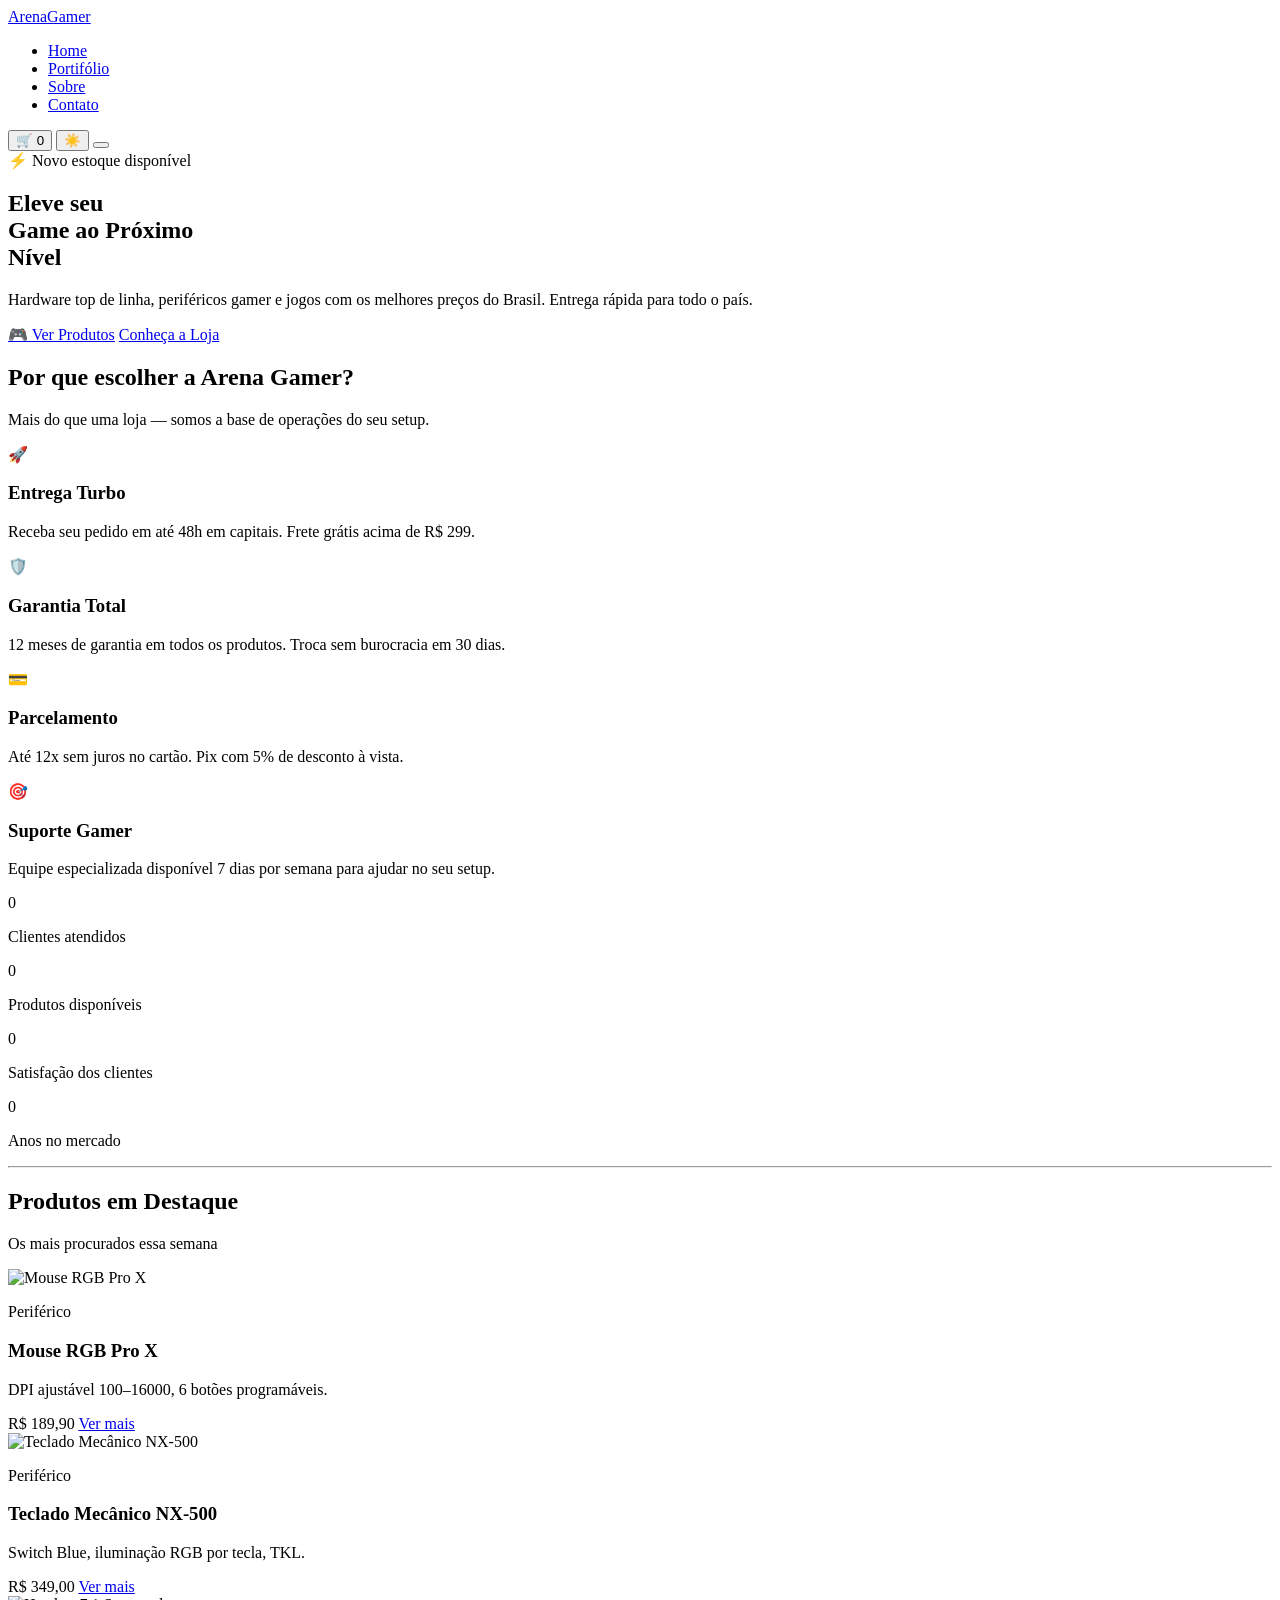
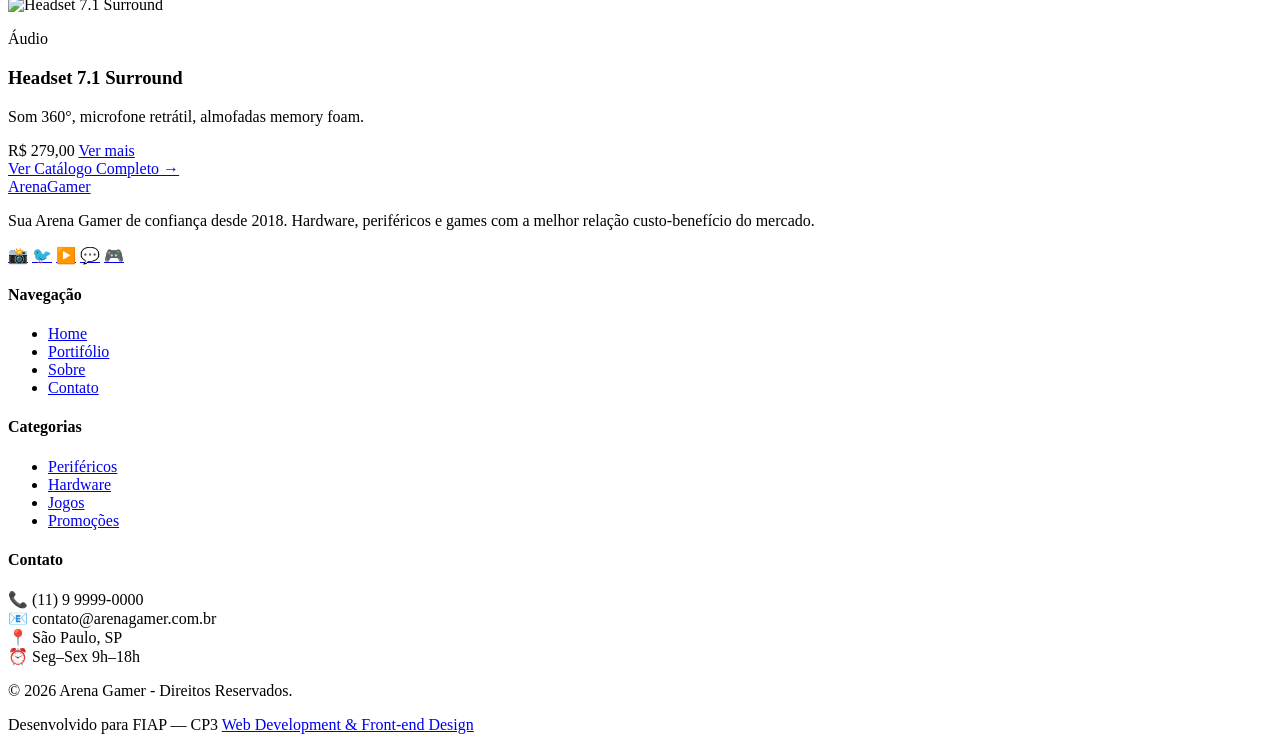
==== index.html @ 7372a57d "feat: configura index.html" ====
<!DOCTYPE html>
<html lang="pt-BR">
<head>
  <meta charset="UTF-8" />
  <meta name="viewport" content="width=device-width, initial-scale=1.0" />
  <meta name="description" content="Arena Gamer — Hardware, periféricos e jogos com os melhores preços do Brasil." />
  <title>Arena Gamer | Home</title>
  <link rel="stylesheet" href="src/css/estilo.css">
</head>
<body>

  <!-- ══════════════════════════════════════
       HEADER / NAV
  ══════════════════════════════════════ -->
  <header>
    <div class="nav-container">

      <a href="index.html" class="logo">Arena<span>Gamer</span></a>

      <nav aria-label="Menu principal">
        <ul class="nav-links">
          <li><a href="index.html">Home</a></li>
          <li><a href="pages/portifolio.html">Portifólio</a></li>
          <li><a href="pages/sobre.html">Sobre</a></li>
          <li><a href="pages/contato.html">Contato</a></li>
        </ul>
      </nav>

      <div class="nav-controls">
        <button class="cart-btn" aria-label="Carrinho de compras" title="Clique para zerar o carrinho">
          🛒
          <span class="cart-count hidden" aria-live="polite">0</span>
        </button>
        <button class="theme-toggle" aria-label="Alternar tema">☀️</button>
        <button class="hamburger" aria-label="Abrir menu" aria-expanded="false">
          <span></span><span></span><span></span>
        </button>
      </div>

    </div>
  </header>

  <main>

    <!-- ══════════════════════════════════════
         HERO
    ══════════════════════════════════════ -->
    <section class="hero" aria-label="Destaque principal">
      <div class="hero-content">
        <div class="hero-badge">⚡ Novo estoque disponível</div>

        <h1>
          Eleve seu<br />
          <span class="highlight">Game ao Próximo</span><br />
          Nível
        </h1>

        <p>
          Hardware top de linha, periféricos gamer e jogos com os melhores
          preços do Brasil. Entrega rápida para todo o país.
        </p>

        <div class="hero-buttons">
          <a href="pages/portifolio.html" class="btn btn-primary">🎮 Ver Produtos</a>
          <a href="pages/sobre.html"      class="btn btn-outline">Conheça a Loja</a>
        </div>
      </div>
    </section>

    <!-- ══════════════════════════════════════
         APRESENTAÇÃO — Features
    ══════════════════════════════════════ -->
    <section aria-labelledby="features-title">
      <div class="section-inner">

        <h2 class="section-title" id="features-title">
          Por que escolher a <span class="accent">Arena Gamer?</span>
        </h2>
        <div class="divider"></div>
        <p class="section-sub">
          Mais do que uma loja — somos a base de operações do seu setup.
        </p>

        <div class="features-grid">

          <article class="feature-card reveal">
            <span class="feature-icon">🚀</span>
            <h3>Entrega Turbo</h3>
            <p>Receba seu pedido em até 48h em capitais. Frete grátis acima de R$&nbsp;299.</p>
          </article>

          <article class="feature-card reveal reveal-delay-1">
            <span class="feature-icon">🛡️</span>
            <h3>Garantia Total</h3>
            <p>12 meses de garantia em todos os produtos. Troca sem burocracia em 30 dias.</p>
          </article>

          <article class="feature-card reveal reveal-delay-2">
            <span class="feature-icon">💳</span>
            <h3>Parcelamento</h3>
            <p>Até 12x sem juros no cartão. Pix com 5% de desconto à vista.</p>
          </article>

          <article class="feature-card reveal reveal-delay-3">
            <span class="feature-icon">🎯</span>
            <h3>Suporte Gamer</h3>
            <p>Equipe especializada disponível 7 dias por semana para ajudar no seu setup.</p>
          </article>

        </div>

        <!-- Stats bar -->
        <div class="stats-bar reveal">
          <div class="stat-item">
            <span class="stat-number" data-count="15000" data-suffix="+">0</span>
            <p class="stat-label">Clientes atendidos</p>
          </div>
          <div class="stat-item">
            <span class="stat-number" data-count="500" data-suffix="+">0</span>
            <p class="stat-label">Produtos disponíveis</p>
          </div>
          <div class="stat-item">
            <span class="stat-number" data-count="98" data-suffix="%">0</span>
            <p class="stat-label">Satisfação dos clientes</p>
          </div>
          <div class="stat-item">
            <span class="stat-number" data-count="7">0</span>
            <p class="stat-label">Anos no mercado</p>
          </div>
        </div>

      </div>
    </section>

    <!-- ══════════════════════════════════════
         DESTAQUES RÁPIDOS
    ══════════════════════════════════════ -->
    <section aria-labelledby="destaques-title" class="section-no-pt">
      <div class="section-inner">

        <hr class="neon-line" />

        <h2 class="section-title" id="destaques-title">
          Produtos em <span class="accent">Destaque</span>
        </h2>
        <div class="divider"></div>
        <p class="section-sub">Os mais procurados essa semana</p>

        <div class="features-grid">

          <article class="feature-card card-left reveal">
            <img src="src/assets/Mouse RGB Pro X.avif" alt="Mouse RGB Pro X" class="product-img" loading="lazy" />
            <p class="product-category">Periférico</p>
            <h3 class="product-name-sm">Mouse RGB Pro X</h3>
            <p class="product-desc-sm">DPI ajustável 100–16000, 6 botões programáveis.</p>
            <div class="product-footer">
              <span class="product-price">R$&nbsp;189,90</span>
              <a href="pages/portifolio.html" class="btn btn-outline btn-sm">Ver mais</a>
            </div>
          </article>

          <article class="feature-card card-left reveal reveal-delay-1">
            <img src="src/assets/Teclado Mecânico NX-500.jpg" alt="Teclado Mecânico NX-500" class="product-img" loading="lazy" />
            <p class="product-category">Periférico</p>
            <h3 class="product-name-sm">Teclado Mecânico NX-500</h3>
            <p class="product-desc-sm">Switch Blue, iluminação RGB por tecla, TKL.</p>
            <div class="product-footer">
              <span class="product-price">R$&nbsp;349,00</span>
              <a href="pages/portifolio.html" class="btn btn-outline btn-sm">Ver mais</a>
            </div>
          </article>

          <article class="feature-card card-left reveal reveal-delay-2">
            <img src="src/assets/Headset 7.1 Surround.webp" alt="Headset 7.1 Surround" class="product-img" loading="lazy" />
            <p class="product-category">Áudio</p>
            <h3 class="product-name-sm">Headset 7.1 Surround</h3>
            <p class="product-desc-sm">Som 360°, microfone retrátil, almofadas memory foam.</p>
            <div class="product-footer">
              <span class="product-price">R$&nbsp;279,00</span>
              <a href="pages/portifolio.html" class="btn btn-outline btn-sm">Ver mais</a>
            </div>
          </article>

        </div>

        <div class="text-center mt-3">
          <a href="pages/portifolio.html" class="btn btn-primary">Ver Catálogo Completo →</a>
        </div>

      </div>
    </section>

  </main>

  <!-- ══════════════════════════════════════
       FOOTER
  ══════════════════════════════════════ -->
  <footer>
    <div class="footer-inner">

      <div class="footer-grid">

        <div class="footer-brand">
          <a href="index.html" class="logo">Arena<span>Gamer</span></a>
          <p>
            Sua Arena Gamer de confiança desde 2018. Hardware, periféricos
            e games com a melhor relação custo-benefício do mercado.
          </p>
          <div class="social-links" aria-label="Redes sociais">
            <a href="#" class="social-link" aria-label="Instagram" title="Instagram">📸</a>
            <a href="#" class="social-link" aria-label="Twitter/X" title="Twitter">🐦</a>
            <a href="#" class="social-link" aria-label="YouTube"   title="YouTube">▶️</a>
            <a href="#" class="social-link" aria-label="Discord"   title="Discord">💬</a>
            <a href="#" class="social-link" aria-label="Twitch"    title="Twitch">🎮</a>
          </div>
        </div>

        <div class="footer-col">
          <h4>Navegação</h4>
          <ul>
            <li><a href="index.html">Home</a></li>
            <li><a href="pages/portifolio.html">Portifólio</a></li>
            <li><a href="pages/sobre.html">Sobre</a></li>
            <li><a href="pages/contato.html">Contato</a></li>
          </ul>
        </div>

        <div class="footer-col">
          <h4>Categorias</h4>
          <ul>
            <li><a href="pages/portifolio.html">Periféricos</a></li>
            <li><a href="pages/portifolio.html">Hardware</a></li>
            <li><a href="pages/portifolio.html">Jogos</a></li>
            <li><a href="pages/portifolio.html">Promoções</a></li>
          </ul>
        </div>

        <div class="footer-col">
          <h4>Contato</h4>
          <div class="footer-contact-item">📞 (11) 9 9999-0000</div>
          <div class="footer-contact-item">📧 contato@arenagamer.com.br</div>
          <div class="footer-contact-item">📍 São Paulo, SP</div>
          <div class="footer-contact-item">⏰ Seg–Sex 9h–18h</div>
        </div>

      </div>

      <div class="footer-bottom">
        <p>&copy; 2026 Arena Gamer - Direitos Reservados.</p>
        <p>Desenvolvido para FIAP — CP3 <a href="#">Web Development & Front-end Design</a></p>
      </div>

    </div>
  </footer>

  <script src="src/js/script.js"></script>
</body>
</html>
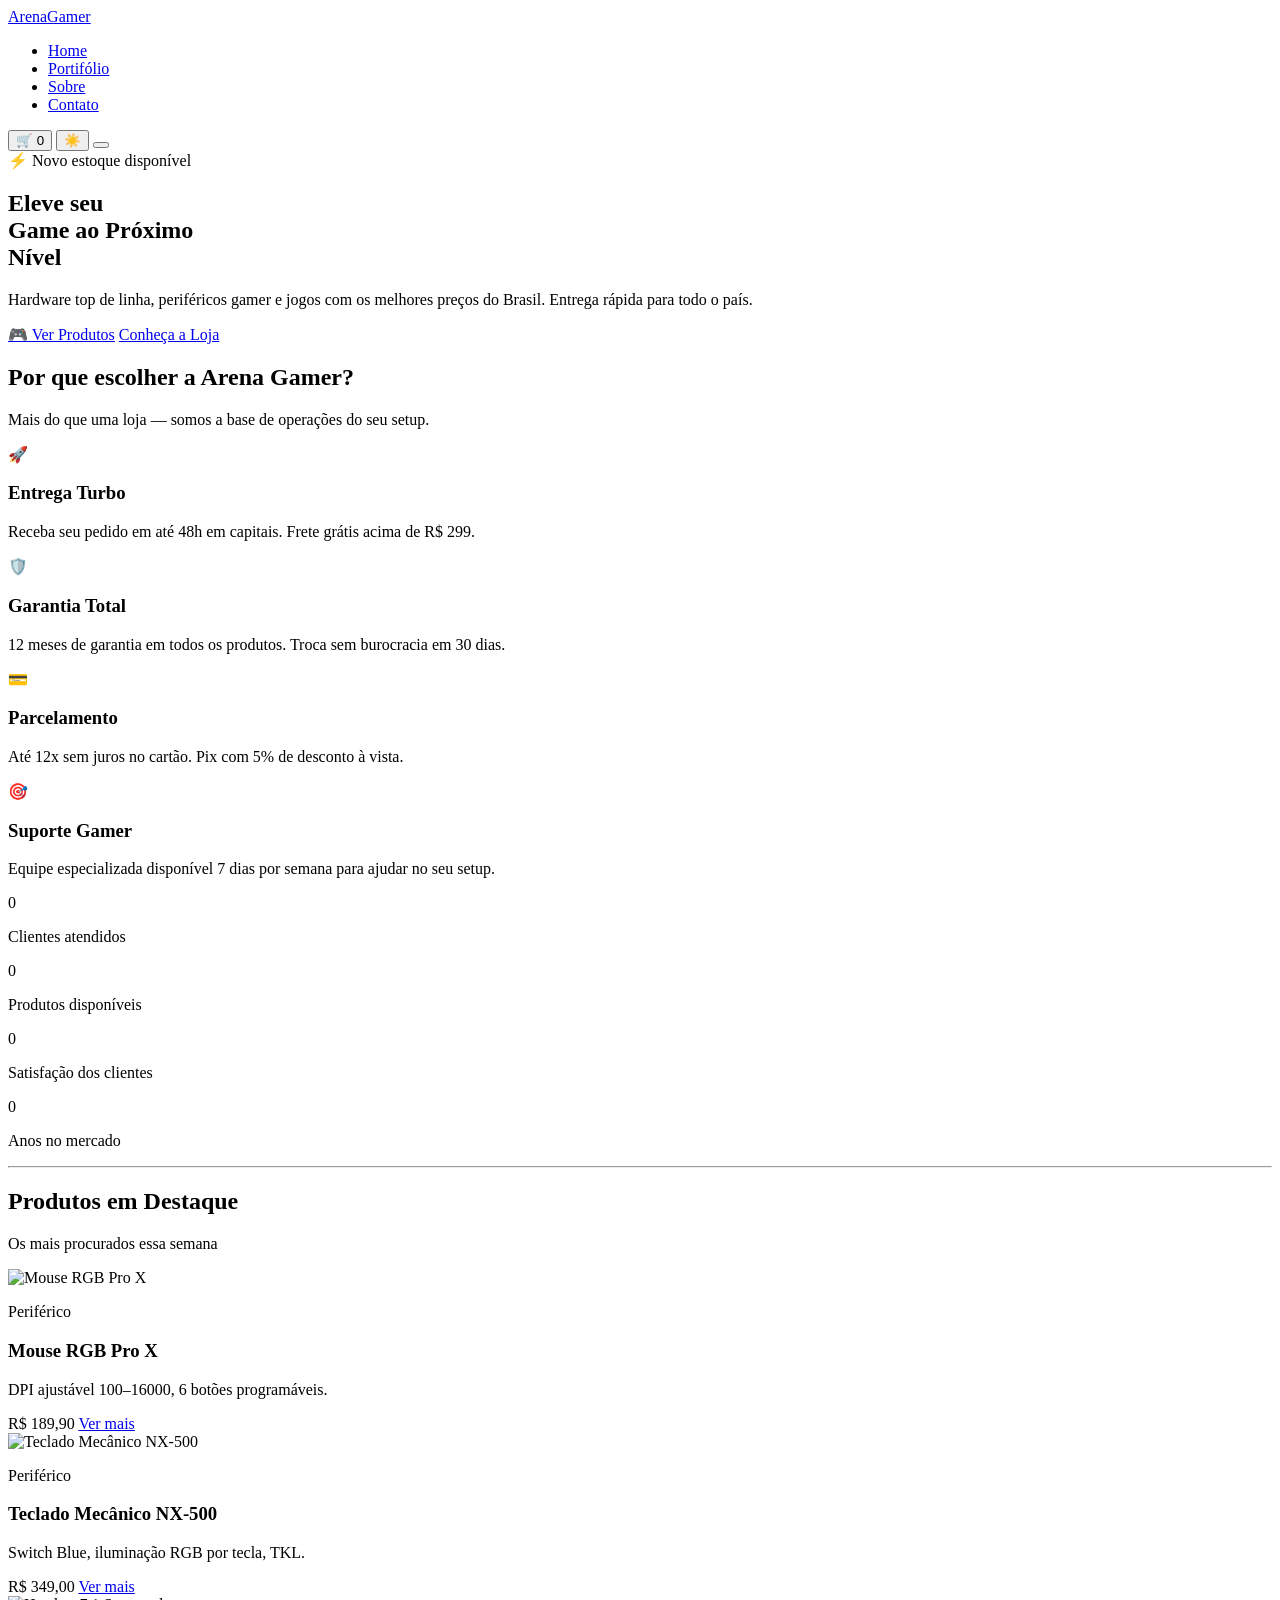
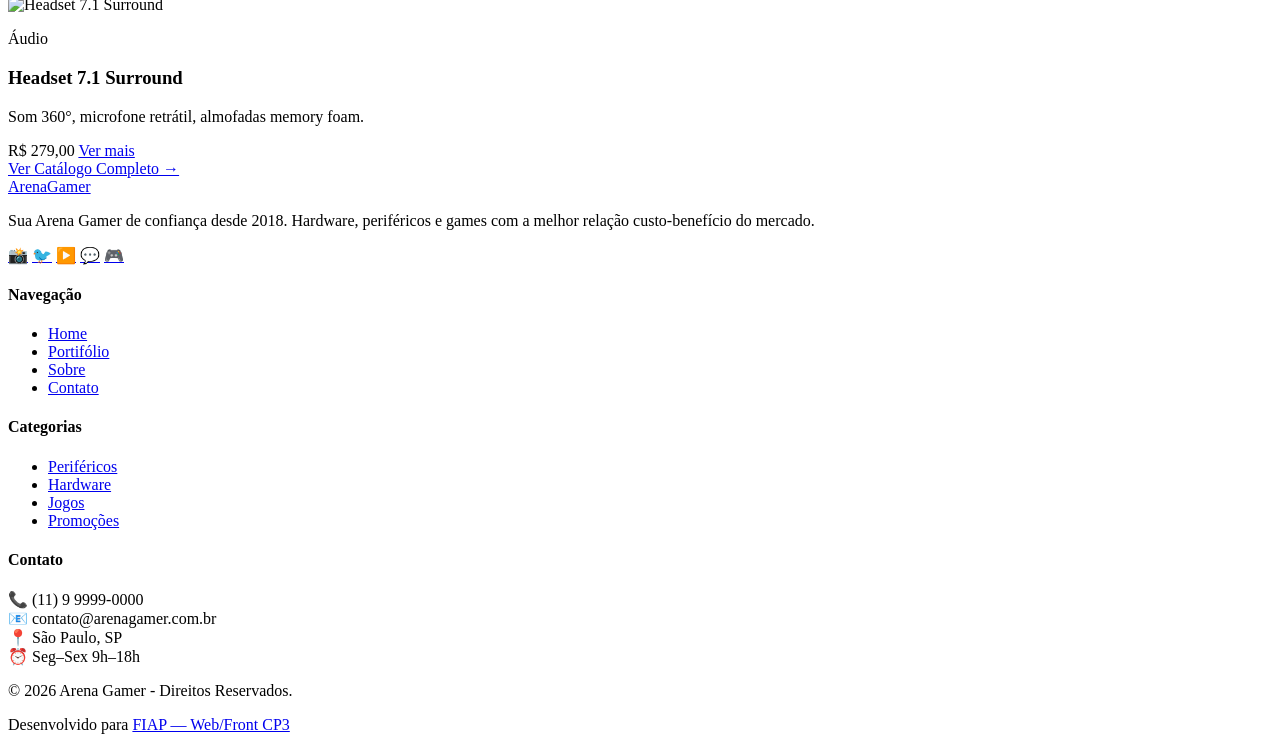
==== commit 26d2057a: "feat: configura estrutura contato.html" ====
--- a/index.html
+++ b/index.html
@@ -247,7 +247,7 @@
 
       <div class="footer-bottom">
         <p>&copy; 2026 Arena Gamer - Direitos Reservados.</p>
-        <p>Desenvolvido para FIAP — CP3 <a href="#">Web Development & Front-end Design</a></p>
+        <p>Desenvolvido para <a href="#">FIAP — Web/Front CP3</a></p>
       </div>
 
     </div>
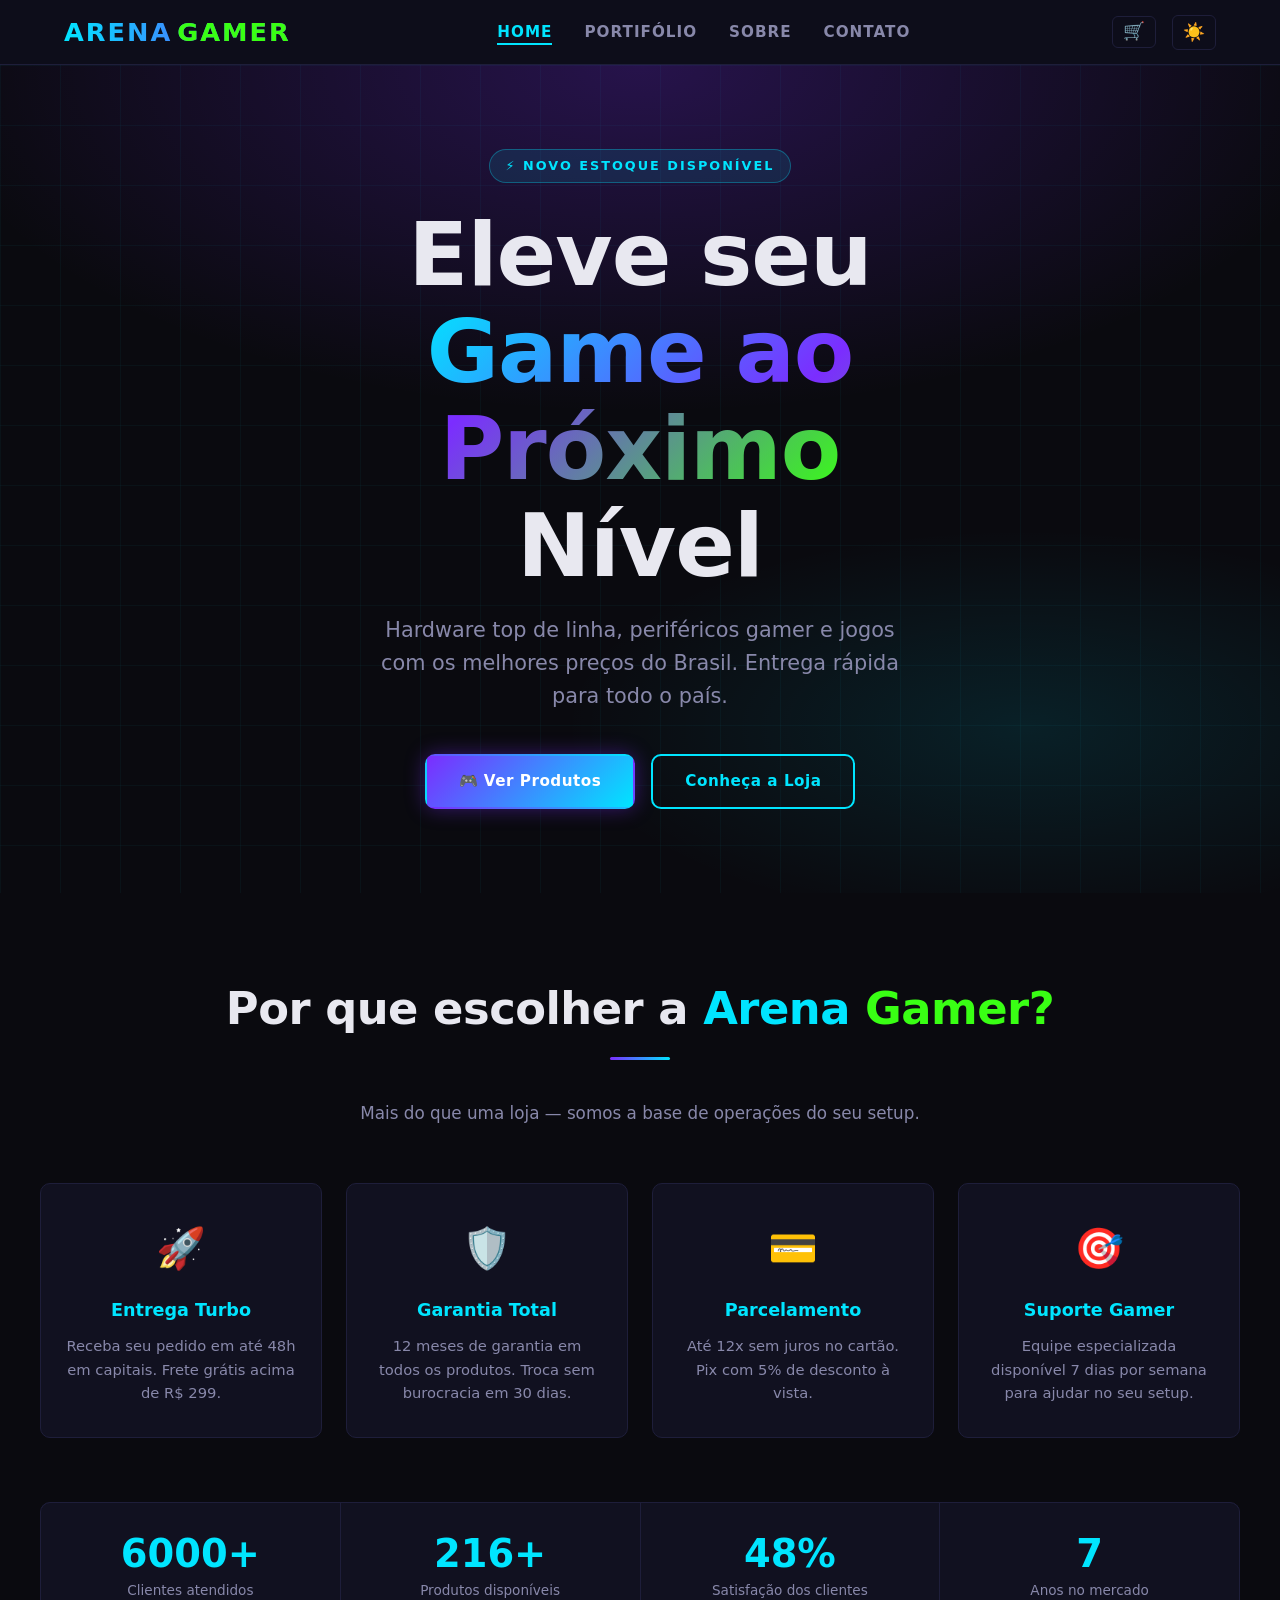
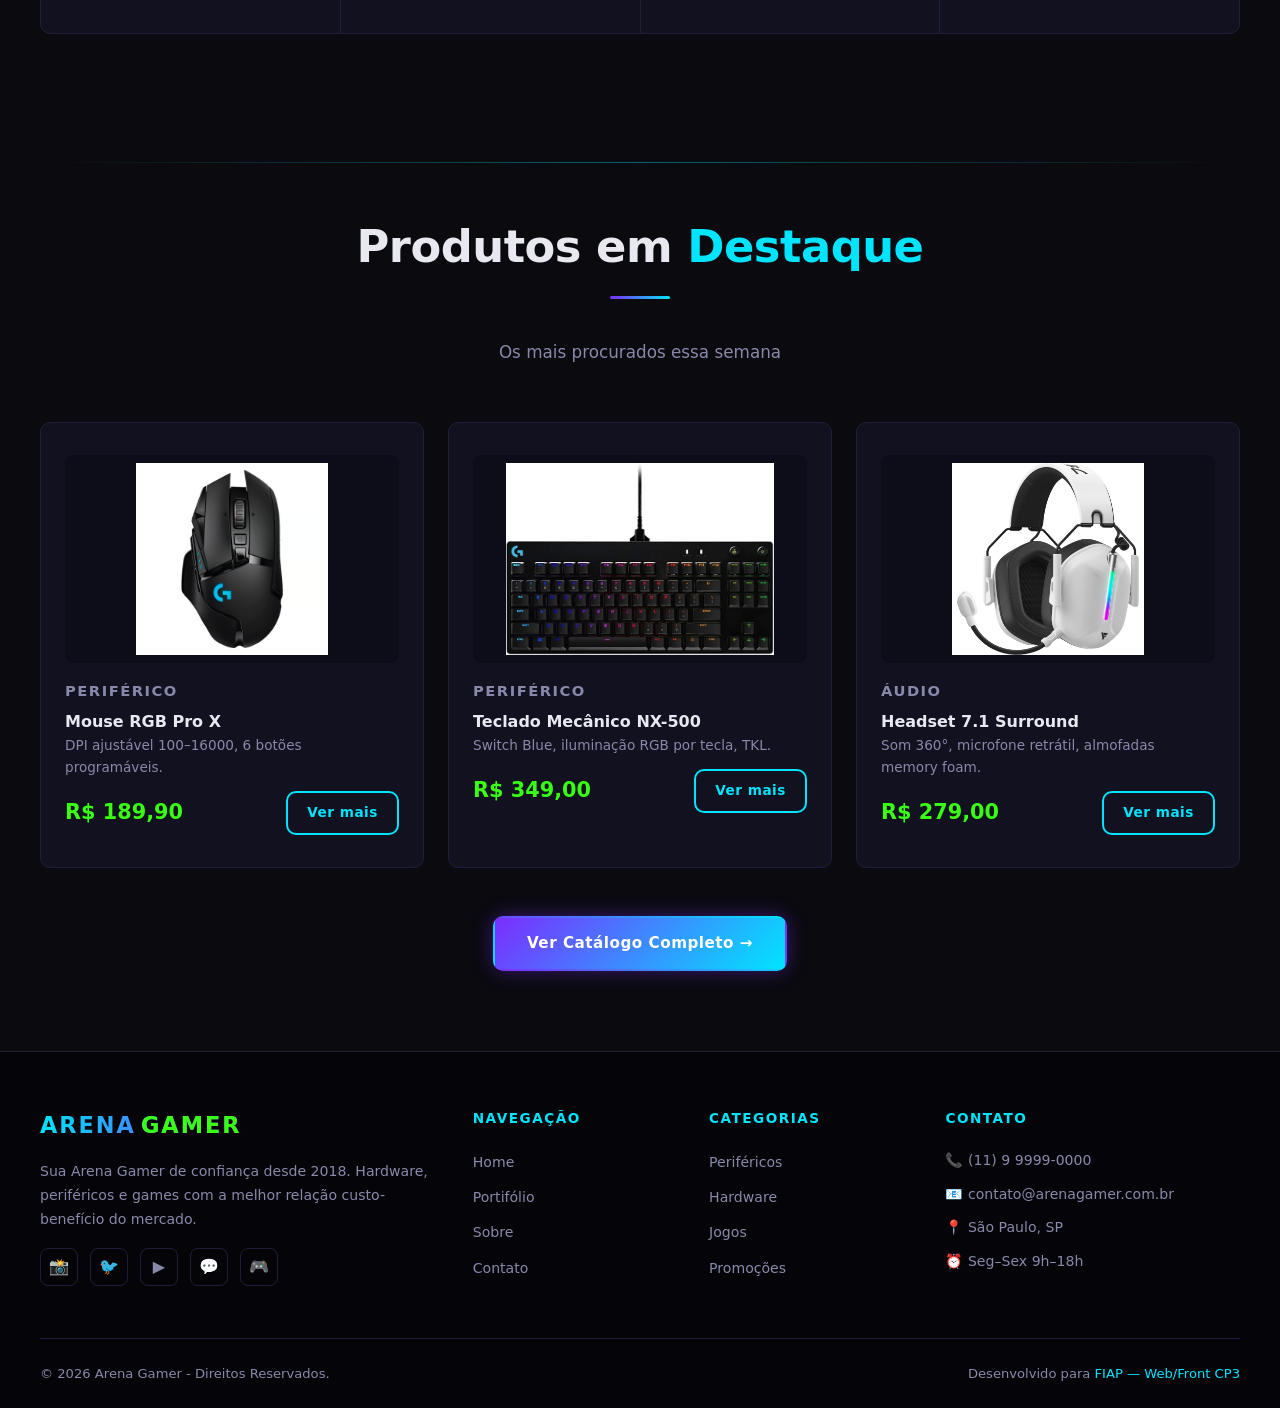
==== commit 10a3b361: "refactor: melhorias do código" ====
--- a/index.html
+++ b/index.html
@@ -50,8 +50,8 @@
         <div class="hero-badge">⚡ Novo estoque disponível</div>
 
         <h1>
-          Eleve seu<br />
-          <span class="highlight">Game ao Próximo</span><br />
+          Eleve seu<br/>
+          <span class="highlight">Game ao Próximo</span><br/>
           Nível
         </h1>
 
@@ -74,7 +74,7 @@
       <div class="section-inner">
 
         <h2 class="section-title" id="features-title">
-          Por que escolher a <span class="accent">Arena Gamer?</span>
+          Por que escolher a <span class="accent">Arena</span> <span class="accent-green">Gamer?</span>
         </h2>
         <div class="divider"></div>
         <p class="section-sub">
--- a/src/css/estilo.css
+++ b/src/css/estilo.css
@@ -0,0 +1,1332 @@
+/* ============================================================
+   LOJA GAMER — estilo.css
+   Paleta: preto/roxo/azul escuro + acentos neon (ciano / verde)
+   ============================================================ */
+
+/* ---------- Reset & variáveis ---------- */
+*, *::before, *::after { box-sizing: border-box; margin: 0; padding: 0; }
+
+:root {
+  --bg-dark:    #0a0a0f;
+  --bg-card:    #111120;
+  --bg-nav:     #0d0d1a;
+  --purple:     #7b2dff;
+  --purple-dim: #4a1a99;
+  --cyan:       #00e5ff;
+  --green-neon: #39ff14;
+  --text-main:  #e8e8f0;
+  --text-muted: #8888aa;
+  --border:     #1e1e3a;
+  --radius:     10px;
+  --transition: 0.3s ease;
+
+  /* dark/light toggle */
+  --body-bg:    var(--bg-dark);
+  --card-bg:    var(--bg-card);
+  --nav-bg:     var(--bg-nav);
+  --txt:        var(--text-main);
+  --txt-muted:  var(--text-muted);
+}
+
+/* ---------- Light mode ---------- */
+body.light-mode {
+  --body-bg:   #f0f0fa;
+  --card-bg:   #ffffff;
+  --nav-bg:    #1a1a2e;
+  --txt:       #111120;
+  --txt-muted: #444460;
+  --border:    #ccccee;
+}
+
+/* ---------- Base ---------- */
+html { scroll-behavior: smooth; }
+
+body {
+  background: var(--body-bg);
+  color: var(--txt);
+  font-family: 'Segoe UI', system-ui, sans-serif;
+  line-height: 1.6;
+  transition: background var(--transition), color var(--transition);
+}
+
+a { color: var(--cyan); text-decoration: none; transition: color var(--transition); }
+a:hover { color: var(--green-neon); }
+
+img { max-width: 100%; display: block; }
+
+/* ---------- Scrollbar ---------- */
+::-webkit-scrollbar { width: 8px; }
+::-webkit-scrollbar-track { background: var(--bg-dark); }
+::-webkit-scrollbar-thumb { background: var(--purple-dim); border-radius: 4px; }
+::-webkit-scrollbar-thumb:hover { background: var(--purple); }
+
+/* ============================================================
+   HEADER / NAV
+   ============================================================ */
+header {
+  position: sticky;
+  top: 0;
+  z-index: 1000;
+  background: var(--nav-bg);
+  border-bottom: 1px solid var(--border);
+  backdrop-filter: blur(10px);
+}
+
+.nav-container {
+  max-width: 1200px;
+  margin: 0 auto;
+  padding: 0 1.5rem;
+  height: 64px;
+  display: flex;
+  align-items: center;
+  justify-content: space-between;
+}
+
+/* Logo */
+.logo {
+  font-size: 1.6rem;
+  font-weight: 900;
+  letter-spacing: 2px;
+  text-transform: uppercase;
+  background: linear-gradient(90deg, var(--cyan), var(--purple));
+  -webkit-background-clip: text;
+  -webkit-text-fill-color: transparent;
+  background-clip: text;
+}
+
+.logo span { 
+  margin:5px;
+  color: var(--green-neon); 
+  -webkit-text-fill-color: var(--green-neon); 
+}
+
+/* Nav links */
+.nav-links {
+  list-style: none;
+  display: flex;
+  gap: 2rem;
+  align-items: center;
+}
+
+.nav-links a {
+  color: var(--text-muted);
+  font-weight: 600;
+  font-size: 0.95rem;
+  text-transform: uppercase;
+  letter-spacing: 1px;
+  position: relative;
+  padding-bottom: 4px;
+}
+
+.nav-links a::after {
+  content: '';
+  position: absolute;
+  bottom: 0; left: 0;
+  width: 0; height: 2px;
+  background: var(--cyan);
+  transition: width var(--transition);
+}
+
+.nav-links a:hover,
+.nav-links a.active { color: var(--cyan); }
+.nav-links a:hover::after,
+.nav-links a.active::after { width: 100%; }
+
+/* Nav right controls */
+.nav-controls { display: flex; align-items: center; gap: 1rem; }
+
+/* ── Carrinho ── */
+.cart-btn {
+  position: relative;
+  background: none;
+  border: 1px solid var(--border);
+  color: var(--cyan);
+  cursor: pointer;
+  padding: 6px 10px;
+  border-radius: 6px;
+  font-size: 1.1rem;
+  transition: background var(--transition), border-color var(--transition);
+  line-height: 1;
+}
+.cart-btn:hover { background: var(--border); border-color: var(--cyan); }
+
+.cart-count {
+  position: absolute;
+  top: -7px; right: -7px;
+  background: var(--purple);
+  color: #fff;
+  font-size: 0.65rem;
+  font-weight: 900;
+  min-width: 18px; height: 18px;
+  border-radius: 9px;
+  display: flex;
+  align-items: center;
+  justify-content: center;
+  padding: 0 4px;
+  pointer-events: none;
+  transition: transform 0.15s ease;
+}
+.cart-count.hidden { display: none; }
+
+/* Pulsa quando um item é adicionado */
+@keyframes cart-pulse {
+  0%   { transform: scale(1); }
+  40%  { transform: scale(1.55); }
+  70%  { transform: scale(0.88); }
+  100% { transform: scale(1); }
+}
+.cart-count.pulse { animation: cart-pulse 0.4s ease forwards; }
+
+/* Partícula "voa" até o carrinho */
+.fly-item {
+  position: fixed;
+  font-size: 1.4rem;
+  pointer-events: none;
+  z-index: 9999;
+  transition: none;
+}
+@keyframes fly-arc {
+  0%   { opacity: 1; transform: scale(1)   translate(0, 0); }
+  60%  { opacity: 1; transform: scale(0.6) translate(var(--fly-x), var(--fly-y)); }
+  100% { opacity: 0; transform: scale(0.2) translate(var(--fly-x), var(--fly-y)); }
+}
+
+/* Theme toggle */
+.theme-toggle {
+  background: none;
+  border: 1px solid var(--border);
+  color: var(--cyan);
+  cursor: pointer;
+  padding: 6px 10px;
+  border-radius: 6px;
+  font-size: 1.1rem;
+  transition: background var(--transition), border-color var(--transition);
+}
+.theme-toggle:hover { background: var(--border); border-color: var(--cyan); }
+
+/* Hamburger */
+.hamburger {
+  display: none;
+  flex-direction: column;
+  gap: 5px;
+  cursor: pointer;
+  background: none;
+  border: none;
+  padding: 6px;
+}
+.hamburger span {
+  display: block;
+  width: 26px; height: 2px;
+  background: var(--cyan);
+  border-radius: 2px;
+  transition: transform var(--transition), opacity var(--transition);
+}
+.hamburger.open span:nth-child(1) { transform: translateY(7px) rotate(45deg); }
+.hamburger.open span:nth-child(2) { opacity: 0; }
+.hamburger.open span:nth-child(3) { transform: translateY(-7px) rotate(-45deg); }
+
+/* Mobile nav */
+@media (max-width: 768px) {
+  .hamburger { display: flex; }
+
+  .nav-links {
+    position: absolute;
+    top: 64px; left: 0; right: 0;
+    background: var(--nav-bg);
+    border-bottom: 1px solid var(--border);
+    flex-direction: column;
+    gap: 0;
+    padding: 0;
+    max-height: 0;
+    overflow: hidden;
+    transition: max-height 0.4s ease, padding 0.3s ease;
+  }
+
+  .nav-links.open {
+    max-height: 400px;
+    padding: 1rem 0;
+  }
+
+  .nav-links li { width: 100%; text-align: center; }
+  .nav-links a { display: block; padding: 0.85rem 1.5rem; font-size: 1rem; }
+}
+
+/* ============================================================
+   HERO SECTION
+   ============================================================ */
+.hero {
+  min-height: 92vh;
+  display: flex;
+  align-items: center;
+  justify-content: center;
+  text-align: center;
+  padding: 4rem 1.5rem;
+  position: relative;
+  overflow: hidden;
+  background:
+    radial-gradient(ellipse 80% 60% at 50% 0%, rgba(123,45,255,0.25) 0%, transparent 70%),
+    radial-gradient(ellipse 60% 40% at 80% 80%, rgba(0,229,255,0.1) 0%, transparent 60%),
+    var(--bg-dark);
+}
+
+/* Animated grid overlay */
+.hero::before {
+  content: '';
+  position: absolute;
+  inset: 0;
+  background-image:
+    linear-gradient(rgba(0,229,255,0.04) 1px, transparent 1px),
+    linear-gradient(90deg, rgba(0,229,255,0.04) 1px, transparent 1px);
+  background-size: 60px 60px;
+  animation: gridScroll 20s linear infinite;
+  pointer-events: none;
+}
+
+@keyframes gridScroll {
+  from { background-position: 0 0; }
+  to   { background-position: 60px 60px; }
+}
+
+.hero-content { position: relative; z-index: 1; max-width: 780px; }
+
+.hero-badge {
+  display: inline-block;
+  background: rgba(0,229,255,0.1);
+  border: 1px solid rgba(0,229,255,0.3);
+  color: var(--cyan);
+  font-size: 0.8rem;
+  font-weight: 700;
+  letter-spacing: 2px;
+  text-transform: uppercase;
+  padding: 6px 16px;
+  border-radius: 20px;
+  margin-bottom: 1.5rem;
+}
+
+.hero h1 {
+  font-size: clamp(2.4rem, 7vw, 5.5rem);
+  font-weight: 900;
+  line-height: 1.1;
+  margin-bottom: 1.2rem;
+  letter-spacing: -1px;
+}
+
+.hero h1 .highlight {
+  background: linear-gradient(135deg, var(--cyan) 0%, var(--purple) 50%, var(--green-neon) 100%);
+  -webkit-background-clip: text;
+  -webkit-text-fill-color: transparent;
+  background-clip: text;
+}
+
+.hero p {
+  font-size: clamp(1rem, 2.5vw, 1.3rem);
+  color: var(--text-muted);
+  margin-bottom: 2.5rem;
+  max-width: 560px;
+  margin-left: auto;
+  margin-right: auto;
+}
+
+.hero-buttons { display: flex; gap: 1rem; justify-content: center; flex-wrap: wrap; }
+
+/* ============================================================
+   BUTTONS
+   ============================================================ */
+.btn {
+  display: inline-flex;
+  align-items: center;
+  gap: 0.5rem;
+  padding: 0.85rem 2rem;
+  border-radius: var(--radius);
+  font-weight: 700;
+  font-size: 0.95rem;
+  letter-spacing: 0.5px;
+  cursor: pointer;
+  border: 2px solid transparent;
+  transition: all var(--transition);
+}
+
+.btn-primary {
+  background: linear-gradient(135deg, var(--purple), var(--cyan));
+  color: #fff;
+  box-shadow: 0 0 20px rgba(123,45,255,0.4);
+}
+.btn-primary:hover {
+  box-shadow: 0 0 35px rgba(0,229,255,0.5);
+  transform: translateY(-2px);
+  color: #fff;
+}
+
+.btn-outline {
+  background: transparent;
+  border-color: var(--cyan);
+  color: var(--cyan);
+}
+.btn-outline:hover {
+  background: var(--cyan);
+  color: var(--bg-dark);
+  transform: translateY(-2px);
+}
+
+.btn-sm { padding: 0.55rem 1.2rem; font-size: 0.85rem; }
+
+/* ============================================================
+   SECTIONS — shared
+   ============================================================ */
+section { padding: 5rem 1.5rem; }
+
+.section-inner { max-width: 1200px; margin: 0 auto; }
+
+.section-title {
+  text-align: center;
+  font-size: clamp(1.8rem, 4vw, 2.8rem);
+  font-weight: 900;
+  margin-bottom: 0.5rem;
+  letter-spacing: -0.5px;
+}
+
+.section-title .accent       { color: var(--cyan); }
+.section-title .accent-green { color: var(--green-neon); }
+
+.section-sub {
+  text-align: center;
+  color: var(--text-muted);
+  font-size: 1.05rem;
+  margin-bottom: 3.5rem;
+}
+
+.divider {
+  width: 60px; height: 3px;
+  background: linear-gradient(90deg, var(--purple), var(--cyan));
+  margin: 0.8rem auto 2.5rem;
+  border-radius: 2px;
+}
+
+/* ============================================================
+   HOME — Apresentação / Features
+   ============================================================ */
+.features-grid {
+  display: grid;
+  grid-template-columns: repeat(auto-fit, minmax(240px, 1fr));
+  gap: 1.5rem;
+  margin-top: 2rem;
+}
+
+.feature-card {
+  background: var(--card-bg);
+  border: 1px solid var(--border);
+  border-radius: var(--radius);
+  padding: 2rem 1.5rem;
+  text-align: center;
+  transition: transform var(--transition), border-color var(--transition), box-shadow var(--transition);
+  position: relative;
+  overflow: hidden;
+}
+
+.feature-card::before {
+  content: '';
+  position: absolute;
+  top: 0; left: 0; right: 0;
+  height: 3px;
+  background: linear-gradient(90deg, var(--purple), var(--cyan));
+  opacity: 0;
+  transition: opacity var(--transition);
+}
+
+.feature-card:hover {
+  transform: translateY(-6px);
+  border-color: var(--purple);
+  box-shadow: 0 8px 32px rgba(123,45,255,0.2);
+}
+
+.feature-card:hover::before { opacity: 1; }
+
+.feature-icon {
+  font-size: 2.5rem;
+  margin-bottom: 1rem;
+  display: block;
+}
+
+.feature-card h3 {
+  font-size: 1.1rem;
+  font-weight: 700;
+  margin-bottom: 0.6rem;
+  color: var(--cyan);
+}
+
+.feature-card p { 
+  color: var(--text-muted); 
+  font-size: 0.92rem; 
+}
+
+/* Stats bar */
+.stats-bar {
+  display: grid;
+  grid-template-columns: repeat(auto-fit, minmax(160px, 1fr));
+  gap: 1px;
+  background: var(--border);
+  border: 1px solid var(--border);
+  border-radius: var(--radius);
+  overflow: hidden;
+  margin-top: 4rem;
+}
+
+.stat-item {
+  background: var(--card-bg);
+  padding: 2rem 1rem;
+  text-align: center;
+}
+
+.stat-number {
+  font-size: 2.4rem;
+  font-weight: 900;
+  color: var(--cyan);
+  display: block;
+  line-height: 1;
+}
+
+.stat-label { color: var(--text-muted); font-size: 0.85rem; margin-top: 0.4rem; }
+
+/* ============================================================
+   PORTIFÓLIO — Cards de Produtos
+   ============================================================ */
+.filter-bar {
+  display: flex;
+  gap: 0.75rem;
+  flex-wrap: wrap;
+  justify-content: center;
+  margin-bottom: 2.5rem;
+}
+
+.filter-btn {
+  padding: 0.5rem 1.3rem;
+  border: 1px solid var(--border);
+  background: var(--card-bg);
+  color: var(--text-muted);
+  border-radius: 20px;
+  font-size: 0.85rem;
+  font-weight: 600;
+  cursor: pointer;
+  transition: all var(--transition);
+}
+
+.filter-btn:hover,
+.filter-btn.active {
+  background: var(--purple);
+  border-color: var(--purple);
+  color: #fff;
+}
+
+.products-grid {
+  display: grid;
+  grid-template-columns: repeat(auto-fill, minmax(270px, 1fr));
+  gap: 1.5rem;
+}
+
+.product-card {
+  background: var(--card-bg);
+  border: 1px solid var(--border);
+  border-radius: var(--radius);
+  overflow: hidden;
+  transition: transform var(--transition), box-shadow var(--transition);
+  position: relative;
+}
+
+.product-card:hover {
+  transform: translateY(-5px);
+  box-shadow: 0 12px 40px rgba(0,229,255,0.15);
+}
+
+.product-card.hidden { display: none; }
+
+.product-badge {
+  position: absolute;
+  top: 12px; right: 12px;
+  background: var(--purple);
+  color: #fff;
+  font-size: 0.7rem;
+  font-weight: 700;
+  padding: 3px 10px;
+  border-radius: 12px;
+  text-transform: uppercase;
+  letter-spacing: 1px;
+}
+.product-badge.sale { background: #e63030; }
+.product-badge.new  { background: var(--green-neon); color: var(--bg-dark); }
+
+.product-img {
+  width: 100%;
+  aspect-ratio: 16/10;
+  object-fit: contain;
+  object-position: center;
+  background: #0d0d1a;
+  display: block;
+  padding: 0.5rem;
+}
+
+/* Dentro de feature-card (destaques da home) a imagem precisa de bordas e margem */
+.feature-card .product-img {
+  border-radius: 8px;
+  margin-bottom: 1rem;
+}
+
+.product-svg-placeholder {
+  width: 100%;
+  aspect-ratio: 16/10;
+  display: flex;
+  align-items: center;
+  justify-content: center;
+  font-size: 4rem;
+  background: linear-gradient(135deg, #111130, #1a0a30);
+}
+
+.product-info { padding: 1.2rem; }
+
+.product-category {
+  font-size: 0.72rem;
+  text-transform: uppercase;
+  letter-spacing: 1.5px;
+  color: var(--cyan);
+  font-weight: 700;
+  margin-bottom: 0.4rem;
+}
+
+.product-name {
+  font-size: 1.05rem;
+  font-weight: 700;
+  margin-bottom: 0.4rem;
+  color: var(--txt);
+}
+
+.product-desc {
+  font-size: 0.85rem;
+  color: var(--text-muted);
+  margin-bottom: 1rem;
+  line-height: 1.5;
+}
+
+.product-footer { display: flex; justify-content: space-between; align-items: center; }
+
+.product-price {
+  font-size: 1.3rem;
+  font-weight: 900;
+  color: var(--green-neon);
+}
+
+.product-price-old {
+  font-size: 0.82rem;
+  color: var(--text-muted);
+  text-decoration: line-through;
+  display: block;
+  line-height: 1;
+}
+
+/* Price table */
+.table-wrapper {
+  overflow-x: auto;
+  border-radius: var(--radius);
+  border: 1px solid var(--border);
+  margin-top: 3rem;
+}
+
+table {
+  width: 100%;
+  border-collapse: collapse;
+  background: var(--card-bg);
+  font-size: 0.92rem;
+}
+
+thead { background: linear-gradient(90deg, var(--purple-dim), #1a1a3a); }
+
+th {
+  padding: 1rem 1.2rem;
+  text-align: left;
+  color: var(--cyan);
+  font-weight: 700;
+  text-transform: uppercase;
+  font-size: 0.78rem;
+  letter-spacing: 1px;
+  white-space: nowrap;
+}
+
+td {
+  padding: 0.9rem 1.2rem;
+  border-bottom: 1px solid var(--border);
+  color: var(--txt);
+}
+
+tr:last-child td { border-bottom: none; }
+
+tbody tr { transition: background var(--transition); }
+tbody tr:hover { background: rgba(123,45,255,0.08); }
+
+.tag-cat {
+  background: rgba(0,229,255,0.12);
+  color: var(--cyan);
+  font-size: 0.72rem;
+  font-weight: 700;
+  padding: 2px 8px;
+  border-radius: 8px;
+  white-space: nowrap;
+}
+
+/* Promo section */
+.promo-section {
+  background: linear-gradient(135deg, rgba(123,45,255,0.15), rgba(0,229,255,0.08));
+  border: 1px solid var(--purple-dim);
+  border-radius: 16px;
+  padding: 3rem 2rem;
+  text-align: center;
+  margin-top: 3rem;
+  position: relative;
+  overflow: hidden;
+}
+
+.promo-section::before {
+  content: '';
+  position: absolute;
+  inset: 0;
+  background: radial-gradient(circle at 70% 30%, rgba(0,229,255,0.05) 0%, transparent 60%);
+  pointer-events: none;
+}
+
+.promo-timer {
+  display: flex;
+  gap: 1.5rem;
+  justify-content: center;
+  flex-wrap: wrap;
+  margin: 1.5rem 0;
+}
+
+.timer-block {
+  background: var(--card-bg);
+  border: 1px solid var(--border);
+  border-radius: var(--radius);
+  padding: 1rem 1.5rem;
+  min-width: 80px;
+  text-align: center;
+}
+
+.timer-num {
+  font-size: 2.2rem;
+  font-weight: 900;
+  color: var(--cyan);
+  font-variant-numeric: tabular-nums;
+  display: block;
+  line-height: 1;
+}
+
+.timer-label {
+  font-size: 0.72rem;
+  color: var(--text-muted);
+  text-transform: uppercase;
+  letter-spacing: 1px;
+  margin-top: 0.3rem;
+}
+
+/* ============================================================
+   SOBRE
+   ============================================================ */
+.sobre-grid {
+  display: grid;
+  grid-template-columns: 1fr 1fr;
+  gap: 3rem;
+  align-items: center;
+}
+
+@media (max-width: 768px) { .sobre-grid { grid-template-columns: 1fr; } }
+
+.sobre-text h2 {
+  font-size: clamp(1.6rem, 4vw, 2.2rem);
+  font-weight: 900;
+  margin-bottom: 1rem;
+  color: var(--cyan);
+}
+
+.sobre-text p {
+  color: var(--text-muted);
+  margin-bottom: 1rem;
+  line-height: 1.8;
+}
+
+.sobre-text p strong { color: var(--txt); }
+
+.sobre-visual {
+  background: linear-gradient(135deg, #0d0d25, #1a0a30);
+  border: 1px solid var(--border);
+  border-radius: 16px;
+  padding: 2.5rem;
+  display: flex;
+  flex-direction: column;
+  gap: 1.2rem;
+}
+
+.sobre-stat {
+  display: flex;
+  align-items: center;
+  gap: 1rem;
+  padding: 1rem 1.2rem;
+  background: var(--card-bg);
+  border-radius: var(--radius);
+  border-left: 3px solid var(--purple);
+}
+
+.sobre-stat-icon { font-size: 1.6rem; }
+
+.sobre-stat-info strong {
+  display: block;
+  font-size: 1.4rem;
+  color: var(--cyan);
+  font-weight: 900;
+}
+
+.sobre-stat-info span { font-size: 0.82rem; color: var(--text-muted); }
+
+.team-grid {
+  display: grid;
+  grid-template-columns: repeat(auto-fit, minmax(200px, 1fr));
+  gap: 1.5rem;
+  margin-top: 2rem;
+}
+
+.team-card {
+  background: var(--card-bg);
+  border: 1px solid var(--border);
+  border-radius: var(--radius);
+  padding: 2rem 1.5rem;
+  text-align: center;
+  transition: transform var(--transition), border-color var(--transition);
+}
+
+.team-card:hover { transform: translateY(-4px); border-color: var(--cyan); }
+
+.team-avatar {
+  width: 72px; height: 72px;
+  border-radius: 50%;
+  background: linear-gradient(135deg, var(--purple), var(--cyan));
+  display: flex;
+  align-items: center;
+  justify-content: center;
+  font-size: 1.8rem;
+  margin: 0 auto 1rem;
+  border: 2px solid var(--border);
+}
+
+.team-card h4 { font-size: 1rem; font-weight: 700; margin-bottom: 0.3rem; }
+.team-card span { font-size: 0.82rem; color: var(--cyan); }
+
+.valores-grid {
+  display: grid;
+  grid-template-columns: repeat(auto-fit, minmax(220px, 1fr));
+  gap: 1.5rem;
+  margin-top: 2rem;
+}
+
+.valor-card {
+  background: var(--card-bg);
+  border: 1px solid var(--border);
+  border-radius: var(--radius);
+  padding: 1.8rem;
+  border-top: 3px solid var(--cyan);
+}
+
+.valor-card h4 { color: var(--cyan); font-size: 1rem; margin-bottom: 0.5rem; }
+.valor-card p  { color: var(--text-muted); font-size: 0.88rem; }
+
+/* ============================================================
+   CONTATO
+   ============================================================ */
+.contato-wrapper {
+  display: grid;
+  grid-template-columns: 1fr 1.4fr;
+  gap: 3rem;
+  align-items: start;
+}
+
+@media (max-width: 768px) { .contato-wrapper { grid-template-columns: 1fr; } }
+
+.contato-info h3 {
+  font-size: 1.4rem;
+  font-weight: 700;
+  color: var(--cyan);
+  margin-bottom: 1rem;
+}
+
+.contato-info p { color: var(--text-muted); margin-bottom: 2rem; line-height: 1.8; }
+
+.contact-item {
+  display: flex;
+  align-items: center;
+  gap: 1rem;
+  padding: 1rem;
+  background: var(--card-bg);
+  border: 1px solid var(--border);
+  border-radius: var(--radius);
+  margin-bottom: 0.8rem;
+  transition: border-color var(--transition);
+}
+
+.contact-item:hover { border-color: var(--cyan); }
+
+.contact-icon {
+  width: 40px; height: 40px;
+  background: rgba(123,45,255,0.2);
+  border-radius: 8px;
+  display: flex;
+  align-items: center;
+  justify-content: center;
+  font-size: 1.2rem;
+  flex-shrink: 0;
+}
+
+.contact-item strong { display: block; font-size: 0.82rem; color: var(--text-muted); }
+.contact-item span   { font-size: 0.95rem; }
+
+/* Form */
+.form-card {
+  background: var(--card-bg);
+  border: 1px solid var(--border);
+  border-radius: 16px;
+  padding: 2.5rem;
+}
+
+.form-card h3 {
+  font-size: 1.3rem;
+  font-weight: 700;
+  margin-bottom: 1.8rem;
+  color: var(--txt);
+}
+
+.form-group { margin-bottom: 1.4rem; }
+
+.form-group label {
+  display: block;
+  font-size: 0.85rem;
+  font-weight: 600;
+  color: var(--text-muted);
+  margin-bottom: 0.45rem;
+  text-transform: uppercase;
+  letter-spacing: 0.5px;
+}
+
+.form-group input,
+.form-group textarea,
+.form-group select {
+  width: 100%;
+  background: var(--bg-dark);
+  border: 1px solid var(--border);
+  border-radius: var(--radius);
+  padding: 0.85rem 1rem;
+  color: var(--txt);
+  font-size: 0.95rem;
+  font-family: inherit;
+  transition: border-color var(--transition), box-shadow var(--transition);
+  outline: none;
+}
+
+.form-group input:focus,
+.form-group textarea:focus,
+.form-group select:focus {
+  border-color: var(--cyan);
+  box-shadow: 0 0 0 3px rgba(0,229,255,0.1);
+}
+
+.form-group input.error,
+.form-group textarea.error { border-color: #e63030; }
+
+.form-group textarea { resize: vertical; min-height: 130px; }
+
+.form-row { display: grid; grid-template-columns: 1fr 1fr; gap: 1rem; }
+@media (max-width: 500px) { .form-row { grid-template-columns: 1fr; } }
+
+.field-error {
+  color: #ff4444;
+  font-size: 0.78rem;
+  margin-top: 0.3rem;
+  display: none;
+}
+.field-error.show { display: block; }
+
+.success-message {
+  display: none;
+  background: rgba(57,255,20,0.1);
+  border: 1px solid var(--green-neon);
+  border-radius: var(--radius);
+  padding: 1.2rem;
+  color: var(--green-neon);
+  font-weight: 600;
+  text-align: center;
+  margin-top: 1rem;
+}
+.success-message.show { display: block; }
+
+/* ============================================================
+   FOOTER
+   ============================================================ */
+footer {
+  background: #050509;
+  border-top: 1px solid var(--border);
+  padding: 3.5rem 1.5rem 1.5rem;
+}
+
+.footer-inner {
+  max-width: 1200px;
+  margin: 0 auto;
+}
+
+.footer-grid {
+  display: grid;
+  grid-template-columns: 2fr 1fr 1fr 1.5fr;
+  gap: 2.5rem;
+  margin-bottom: 3rem;
+}
+
+@media (max-width: 900px) { .footer-grid { grid-template-columns: 1fr 1fr; } }
+@media (max-width: 500px) { .footer-grid { grid-template-columns: 1fr; } }
+
+.footer-brand .logo { font-size: 1.4rem; display: inline-block; margin-bottom: 1rem; }
+.footer-brand p { color: var(--text-muted); font-size: 0.88rem; line-height: 1.7; }
+
+.footer-col h4 {
+  color: var(--cyan);
+  font-size: 0.85rem;
+  font-weight: 700;
+  text-transform: uppercase;
+  letter-spacing: 1.5px;
+  margin-bottom: 1.2rem;
+}
+
+.footer-col ul { list-style: none; }
+.footer-col ul li { margin-bottom: 0.6rem; }
+.footer-col ul li a { color: var(--text-muted); font-size: 0.88rem; }
+.footer-col ul li a:hover { color: var(--cyan); }
+
+.footer-contact-item {
+  display: flex;
+  align-items: center;
+  gap: 0.6rem;
+  color: var(--text-muted);
+  font-size: 0.88rem;
+  margin-bottom: 0.7rem;
+}
+
+.social-links { 
+    display: flex; 
+    gap: 0.75rem; 
+    margin-top: 1rem; 
+}
+
+.social-link {
+  width: 38px; height: 38px;
+  border: 1px solid var(--border);
+  border-radius: 8px;
+  display: flex;
+  align-items: center;
+  justify-content: center;
+  font-size: 1rem;
+  color: var(--text-muted);
+  transition: all var(--transition);
+  text-decoration: none;
+}
+
+.social-link:hover {
+  border-color: var(--cyan);
+  color: var(--cyan);
+  background: rgba(0,229,255,0.08);
+  transform: translateY(-2px);
+}
+
+.footer-bottom {
+  border-top: 1px solid var(--border);
+  padding-top: 1.5rem;
+  display: flex;
+  justify-content: space-between;
+  align-items: center;
+  flex-wrap: wrap;
+  gap: 1rem;
+}
+
+.footer-bottom p { 
+    color: var(--text-muted); 
+    font-size: 0.82rem; 
+}
+.footer-bottom a  { 
+    color: var(--cyan); 
+}
+
+/* ============================================================
+   ANIMATIONS — scroll reveal
+   ============================================================ */
+.reveal {
+  opacity: 0;
+  transform: translateY(30px);
+  transition: opacity 0.6s ease, transform 0.6s ease;
+}
+
+.reveal.visible {
+  opacity: 1;
+  transform: translateY(0);
+}
+
+.reveal-delay-1 { transition-delay: 0.1s; }
+.reveal-delay-2 { transition-delay: 0.2s; }
+.reveal-delay-3 { transition-delay: 0.3s; }
+.reveal-delay-4 { transition-delay: 0.4s; }
+
+/* Glow pulse for CTA */
+@keyframes glow-pulse {
+  0%, 100% { box-shadow: 0 0 20px rgba(123,45,255,0.4); }
+  50%       { box-shadow: 0 0 40px rgba(0,229,255,0.6); }
+}
+.btn-primary { 
+    animation: glow-pulse 3s ease-in-out infinite; 
+}
+.btn-primary:hover { 
+    animation: none; 
+}
+
+/* Floating badge animation */
+@keyframes float {
+  0%, 100% { transform: translateY(0); }
+  50%       { transform: translateY(-8px); }
+}
+.hero-badge { 
+    animation: float 4s ease-in-out infinite; 
+}
+
+/* ============================================================
+   UTILITIES
+   ============================================================ */
+.text-center { 
+    text-align: center; 
+}
+.text-cyan    { 
+    color: var(--cyan); 
+}
+.text-purple  { 
+    color: var(--purple); 
+}
+.text-muted   { 
+    color: var(--text-muted); 
+}
+.mt-2 { 
+    margin-top: 2rem; 
+}
+.mt-3 { 
+    margin-top: 3rem; 
+}
+
+/* Neon line separator */
+.neon-line {
+  height: 1px;
+  background: linear-gradient(90deg, transparent, var(--cyan), transparent);
+  border: none;
+  margin: 3rem 0;
+  opacity: 0.4;
+}
+
+/* Page hero (inner pages) */
+.page-hero {
+  padding: 4rem 1.5rem 3rem;
+  text-align: center;
+  background:
+    radial-gradient(ellipse 70% 50% at 50% 0%, rgba(123,45,255,0.2) 0%, transparent 70%),
+    var(--bg-dark);
+  border-bottom: 1px solid var(--border);
+}
+
+.page-hero h1 { 
+    font-size: clamp(2rem, 5vw, 3.5rem); 
+    font-weight: 900; 
+    color: #e8e8f0; 
+}
+.page-hero p  { 
+    color: #8888aa; 
+    margin-top: 0.8rem; 
+    font-size: 1.05rem; 
+}
+
+/* Carrossel (sobre) */
+.carousel-wrapper {
+  position: relative;
+  overflow: hidden;
+  border-radius: var(--radius);
+}
+
+.carousel-track {
+  display: flex;
+  transition: transform 0.5s cubic-bezier(0.25, 0.46, 0.45, 0.94);
+}
+
+.carousel-slide {
+  min-width: 100%;
+  padding: 2.5rem;
+  background: var(--card-bg);
+  border: 1px solid var(--border);
+  border-radius: var(--radius);
+}
+
+.carousel-slide blockquote {
+  font-size: 1.05rem;
+  line-height: 1.8;
+  color: var(--text-muted);
+  font-style: italic;
+  border-left: 3px solid var(--cyan);
+  padding-left: 1.2rem;
+  margin-bottom: 1rem;
+}
+
+.carousel-slide cite {
+  color: var(--cyan);
+  font-size: 0.88rem;
+  font-weight: 700;
+  font-style: normal;
+}
+
+.carousel-controls {
+  display: flex;
+  gap: 0.6rem;
+  justify-content: center;
+  margin-top: 1rem;
+}
+
+.carousel-btn {
+  width: 36px; height: 36px;
+  border: 1px solid var(--border);
+  background: var(--card-bg);
+  color: var(--cyan);
+  border-radius: 8px;
+  cursor: pointer;
+  font-size: 1rem;
+  transition: all var(--transition);
+  display: flex;
+  align-items: center;
+  justify-content: center;
+}
+.carousel-btn:hover { 
+    background: var(--purple); 
+    border-color: var(--purple); 
+    color: #fff; 
+}
+
+.carousel-dots {
+  display: flex;
+  gap: 8px;
+  align-items: center;
+  margin-top: 1rem;
+  justify-content: center;
+}
+
+.carousel-dot {
+  width: 8px; height: 8px;
+  border-radius: 50%;
+  background: var(--border);
+  cursor: pointer;
+  transition: all var(--transition);
+}
+.carousel-dot.active { 
+    background: var(--cyan); 
+    width: 20px; 
+    border-radius: 4px; 
+}
+
+/* ============================================================
+   UTILITÁRIOS — substitutos de inline styles
+   ============================================================ */
+
+/* Seções sem padding-top */
+.section-no-pt { 
+    padding-top: 0; 
+}
+
+/* Cards de destaque alinhados à esquerda (index + contato FAQ) */
+.feature-card.card-left { 
+    text-align: left; 
+}
+
+/* Placeholder de produto nos cards de destaque da home */
+.feature-card .product-svg-placeholder {
+  border-radius: 8px;
+  margin-bottom: 1rem;
+  font-size: 3rem;
+}
+
+/* Nome e descrição do produto dentro de feature-card (home) */
+.feature-card .product-name-sm {
+  color: var(--txt);
+  font-size: 1rem;
+  font-weight: 700;
+  margin-bottom: 0;
+}
+
+.feature-card .product-desc-sm {
+  color: var(--text-muted);
+  font-size: 0.85rem;
+  margin-bottom: 0.8rem;
+}
+
+/* Separador neon com margem lateral */
+.neon-line-padded {
+  height: 1px;
+  background: linear-gradient(90deg, transparent, var(--cyan), transparent);
+  border: none;
+  margin: 3rem 1.5rem;
+  opacity: 0.4;
+}
+
+/* Rótulo "OFERTA RELÂMPAGO" na seção de promoção */
+.promo-tag {
+  color: var(--cyan);
+  font-size: 0.8rem;
+  font-weight: 700;
+  letter-spacing: 2px;
+  text-transform: uppercase;
+  margin-bottom: 0.5rem;
+}
+
+/* Texto de descrição da promoção */
+.promo-desc {
+  color: var(--text-muted);
+  margin: 0.8rem auto 1.5rem;
+  max-width: 480px;
+}
+
+/* Botão CTA dentro da seção de promoção */
+.promo-cta { 
+    margin-top: 1.5rem; 
+}
+
+/* Span colorido no título do page-hero */
+.page-hero h1 .text-cyan { 
+    color: var(--cyan); 
+    -webkit-text-fill-color: var(--cyan); 
+}
+
+/* Wrapper do carrossel com largura limitada */
+.carousel-section-inner {
+  max-width: 700px;
+  margin: 0 auto;
+}
+
+/* Bloco de redes sociais no contato */
+.social-block { margin-top: 1.5rem; }
+
+.social-block-label {
+  color: var(--text-muted);
+  font-size: 0.85rem;
+  margin-bottom: 0.8rem;
+  font-weight: 600;
+  text-transform: uppercase;
+  letter-spacing: 1px;
+}
+
+/* Botão submit ocupa largura total */
+.btn-block {
+  width: 100%;
+  justify-content: center;
+}
+
+/* Grid de FAQ sem margin-top extra */
+.features-grid.no-mt { 
+    margin-top: 0; 
+}
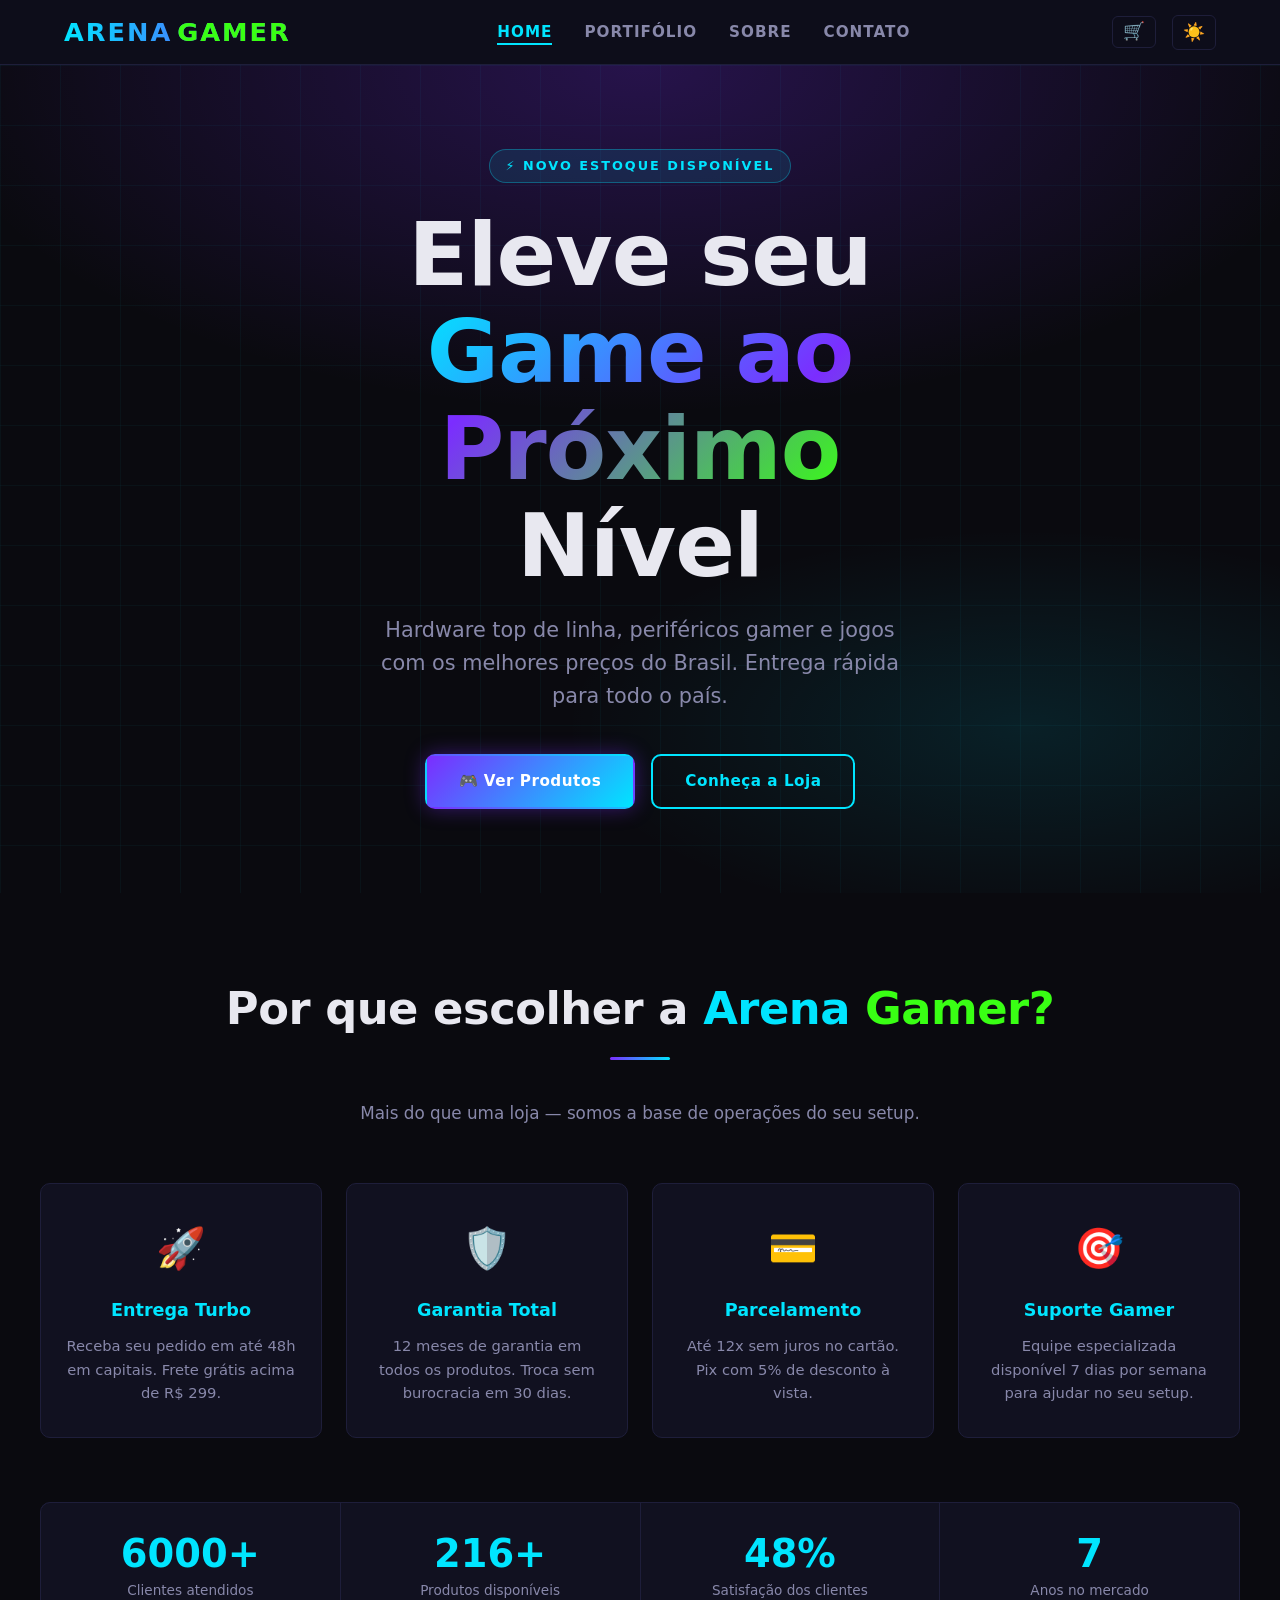
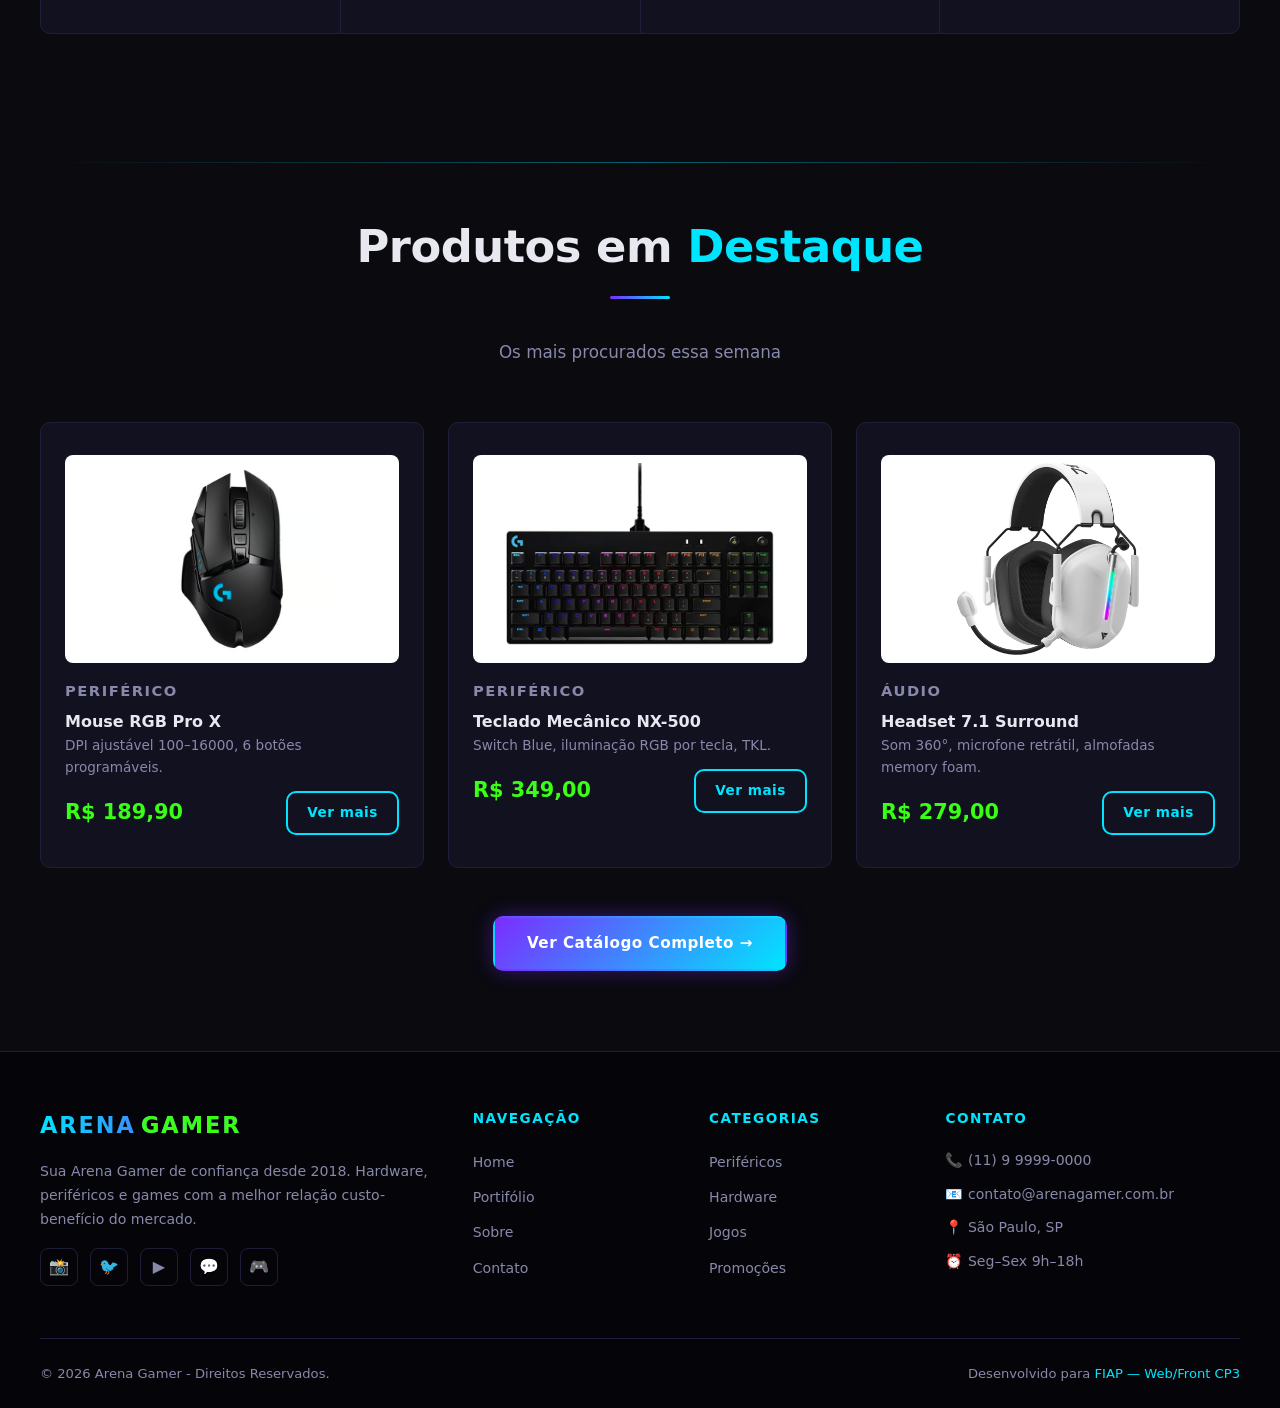
==== commit 68adfd89: "fix: posiciona imagens corretamente" ====
--- a/index.html
+++ b/index.html
@@ -160,7 +160,7 @@
           </article>
 
           <article class="feature-card card-left reveal reveal-delay-1">
-            <img src="src/assets/Teclado Mecânico NX-500.jpg" alt="Teclado Mecânico NX-500" class="product-img" loading="lazy" />
+            <img src="src/assets/Teclado Mecânico NX-500.jpg" alt="Teclado Mecânico NX-500" class="product-img img-teclado" loading="lazy" />
             <p class="product-category">Periférico</p>
             <h3 class="product-name-sm">Teclado Mecânico NX-500</h3>
             <p class="product-desc-sm">Switch Blue, iluminação RGB por tecla, TKL.</p>
--- a/src/css/estilo.css
+++ b/src/css/estilo.css
@@ -542,6 +542,7 @@
 .product-badge {
   position: absolute;
   top: 12px; right: 12px;
+  z-index: 2;
   background: var(--purple);
   color: #fff;
   font-size: 0.7rem;
@@ -559,7 +560,7 @@
   aspect-ratio: 16/10;
   object-fit: contain;
   object-position: center;
-  background: #0d0d1a;
+  background: #ffffff;
   display: block;
   padding: 0.5rem;
 }
@@ -569,6 +570,11 @@
   border-radius: 8px;
   margin-bottom: 1rem;
 }
+
+.product-img.img-cyber  { background: #ffffff; object-fit: cover; padding: 0; }
+.product-img.img-indie  { background: #0d0d1a; }
+.product-img.img-teclado { object-position: center calc(50% - 10px); }
+.product-img.img-gpu    { object-fit: contain; padding: 0; transform: scale(1.04); }
 
 .product-svg-placeholder {
   width: 100%;
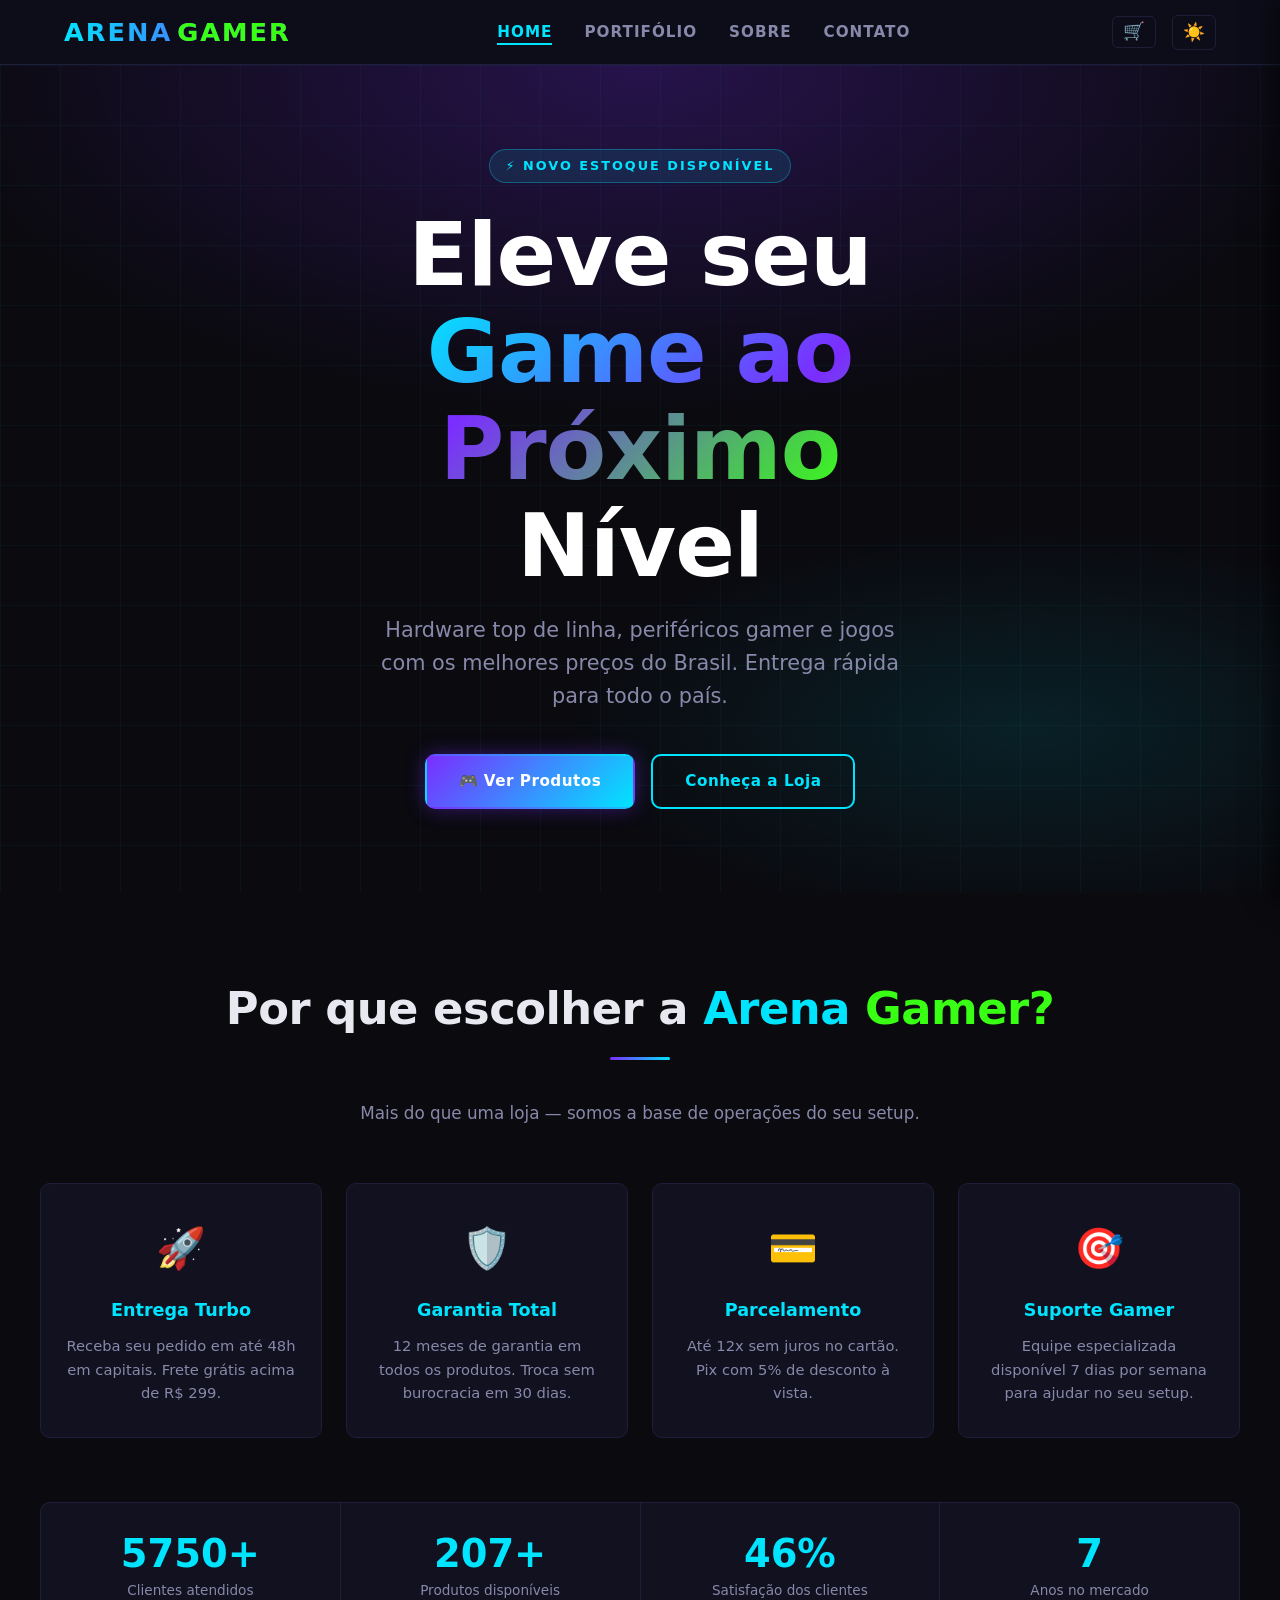
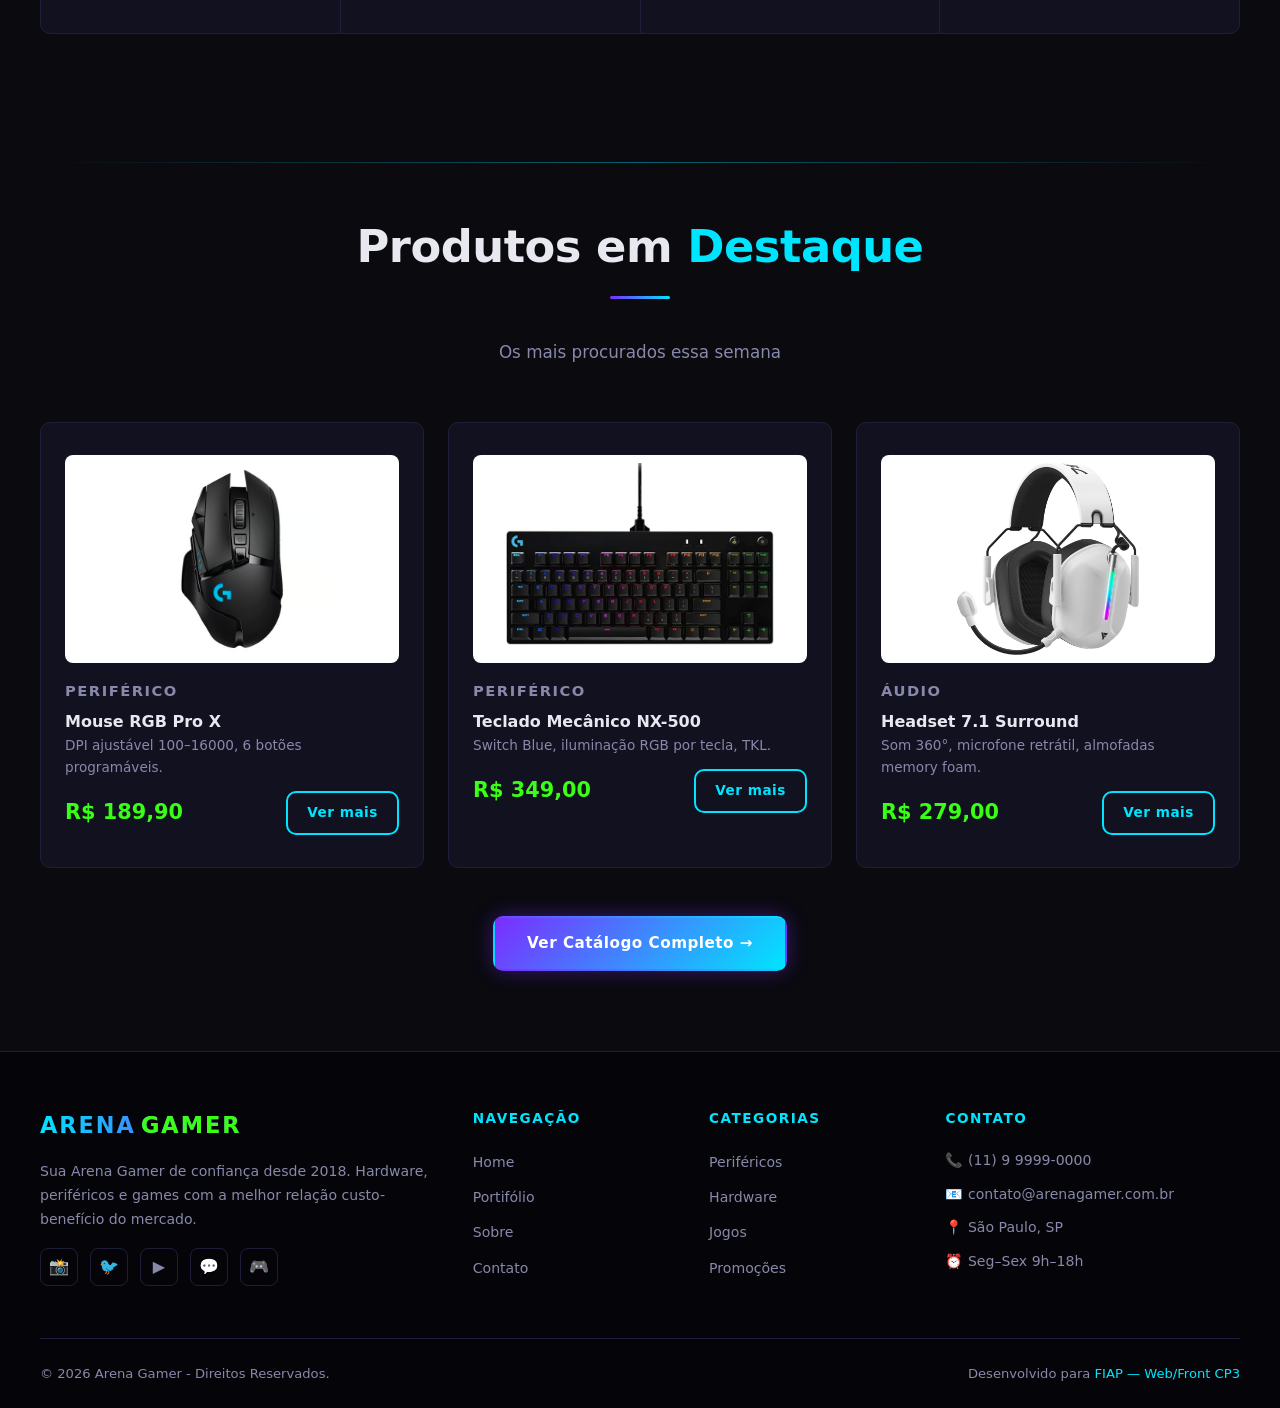
==== commit c1296609: "feat: adiciona painel lateral do carrinho" ====
--- a/index.html
+++ b/index.html
@@ -27,7 +27,7 @@
       </nav>
 
       <div class="nav-controls">
-        <button class="cart-btn" aria-label="Carrinho de compras" title="Clique para zerar o carrinho">
+        <button class="cart-btn" aria-label="Carrinho de compras" title="Ver carrinho">
           🛒
           <span class="cart-count hidden" aria-live="polite">0</span>
         </button>
@@ -253,6 +253,26 @@
     </div>
   </footer>
 
+  <!-- ══════════════════════════════════════
+       CARRINHO — Drawer lateral
+  ══════════════════════════════════════ -->
+  <div class="cart-overlay" hidden></div>
+  <aside class="cart-drawer" aria-label="Carrinho de compras" aria-hidden="true" hidden>
+    <header class="cart-drawer-header">
+      <h2>Seu carrinho</h2>
+      <button class="cart-close" aria-label="Fechar carrinho">✕</button>
+    </header>
+    <ul class="cart-items" aria-live="polite"></ul>
+    <p class="cart-empty">Seu carrinho está vazio.</p>
+    <footer class="cart-drawer-footer">
+      <div class="cart-total">
+        <span>Total:</span>
+        <strong class="cart-total-value">R$ 0,00</strong>
+      </div>
+      <button class="btn btn-primary cart-checkout" disabled>Finalizar compra</button>
+    </footer>
+  </aside>
+
   <script src="src/js/script.js"></script>
 </body>
 </html>
--- a/src/css/estilo.css
+++ b/src/css/estilo.css
@@ -309,6 +309,7 @@
   line-height: 1.1;
   margin-bottom: 1.2rem;
   letter-spacing: -1px;
+  color: #ffffff;
 }
 
 .hero h1 .highlight {
@@ -1333,6 +1334,140 @@
 }
 
 /* Grid de FAQ sem margin-top extra */
-.features-grid.no-mt { 
-    margin-top: 0; 
+.features-grid.no-mt {
+    margin-top: 0;
+}
+
+/* ============================================================
+   CARRINHO — Drawer lateral
+   ============================================================ */
+.cart-overlay {
+  position: fixed;
+  inset: 0;
+  background: rgba(0, 0, 0, 0.6);
+  z-index: 1500;
+  opacity: 0;
+  transition: opacity 0.3s ease;
+}
+.cart-overlay.open { opacity: 1; }
+
+.cart-drawer {
+  position: fixed;
+  top: 0; right: 0;
+  height: 100vh;
+  width: min(380px, 92vw);
+  background: var(--card-bg);
+  border-left: 1px solid var(--border);
+  box-shadow: -8px 0 24px rgba(0, 0, 0, 0.5);
+  z-index: 1600;
+  display: flex;
+  flex-direction: column;
+  transform: translateX(100%);
+  transition: transform 0.3s ease;
+  color: var(--txt);
+}
+.cart-drawer.open { transform: translateX(0); }
+
+.cart-drawer-header {
+  display: flex;
+  align-items: center;
+  justify-content: space-between;
+  padding: 1.2rem 1.5rem;
+  border-bottom: 1px solid var(--border);
+}
+.cart-drawer-header h2 {
+  font-size: 1.2rem;
+  color: var(--cyan);
+  margin: 0;
+}
+.cart-close {
+  background: none;
+  border: 1px solid var(--border);
+  color: var(--txt);
+  cursor: pointer;
+  width: 32px; height: 32px;
+  border-radius: 6px;
+  font-size: 1rem;
+  transition: background var(--transition), border-color var(--transition);
+}
+.cart-close:hover { background: var(--border); border-color: var(--cyan); }
+
+.cart-items {
+  list-style: none;
+  margin: 0;
+  padding: 0.5rem 1rem;
+  flex: 1;
+  overflow-y: auto;
+}
+.cart-item {
+  display: flex;
+  align-items: center;
+  gap: 0.8rem;
+  padding: 0.8rem 0.5rem;
+  border-bottom: 1px solid var(--border);
+}
+.cart-item-icon {
+  font-size: 1.6rem;
+  width: 40px;
+  text-align: center;
+  flex-shrink: 0;
+}
+.cart-item-info { flex: 1; min-width: 0; }
+.cart-item-name {
+  font-weight: 600;
+  font-size: 0.95rem;
+  margin: 0 0 0.2rem;
+  overflow: hidden;
+  text-overflow: ellipsis;
+  white-space: nowrap;
+}
+.cart-item-price {
+  font-size: 0.85rem;
+  color: var(--txt-muted);
+  margin: 0;
+}
+.cart-item-remove {
+  background: none;
+  border: 1px solid var(--border);
+  color: var(--txt-muted);
+  cursor: pointer;
+  width: 28px; height: 28px;
+  border-radius: 6px;
+  font-size: 0.85rem;
+  transition: color var(--transition), border-color var(--transition);
+  flex-shrink: 0;
+}
+.cart-item-remove:hover { color: var(--purple); border-color: var(--purple); }
+
+.cart-empty {
+  text-align: center;
+  color: var(--txt-muted);
+  padding: 2rem 1rem;
+  font-style: italic;
+}
+
+.cart-drawer-footer {
+  padding: 1.2rem 1.5rem;
+  border-top: 1px solid var(--border);
+  display: flex;
+  flex-direction: column;
+  gap: 1rem;
+}
+.cart-total {
+  display: flex;
+  justify-content: space-between;
+  align-items: center;
+  font-size: 1.05rem;
+}
+.cart-total-value {
+  color: var(--green-neon);
+  font-size: 1.2rem;
+}
+.cart-checkout {
+  width: 100%;
+  justify-content: center;
+}
+.cart-checkout:disabled {
+  opacity: 0.5;
+  cursor: not-allowed;
 }
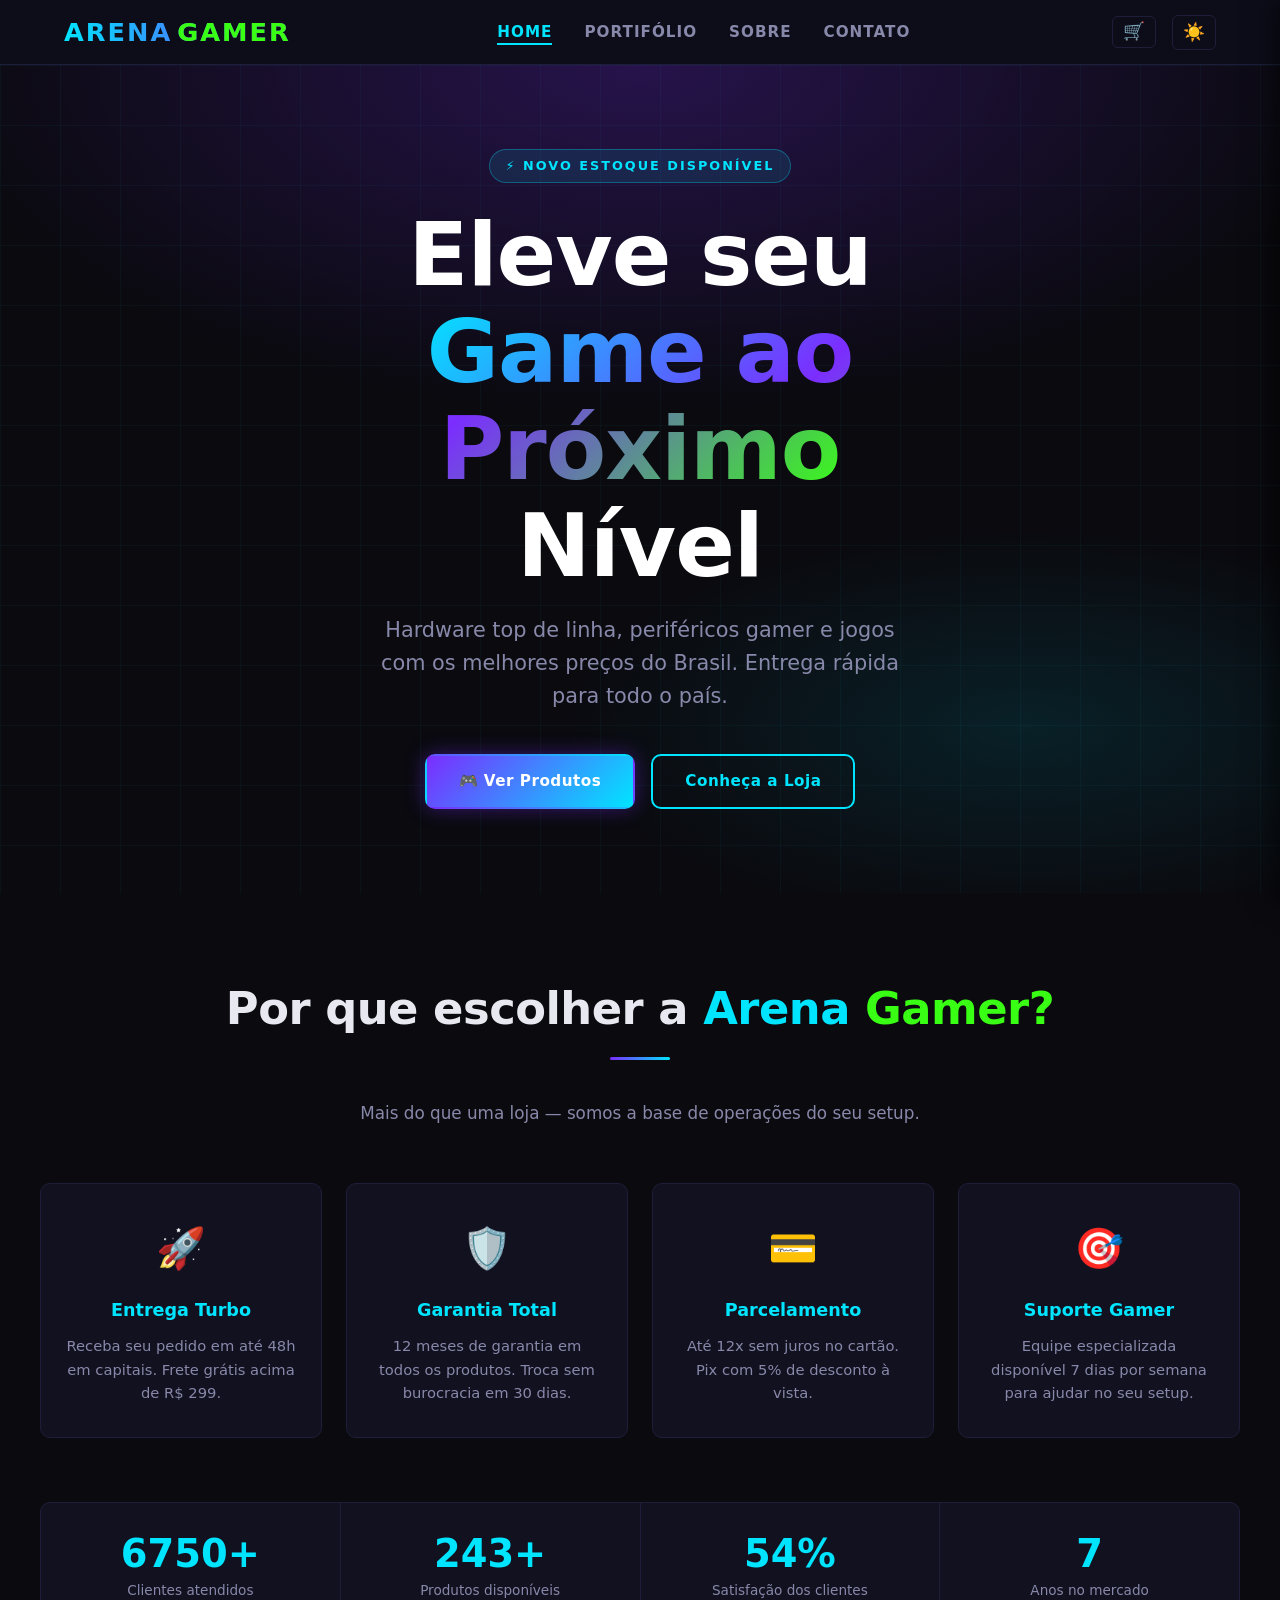
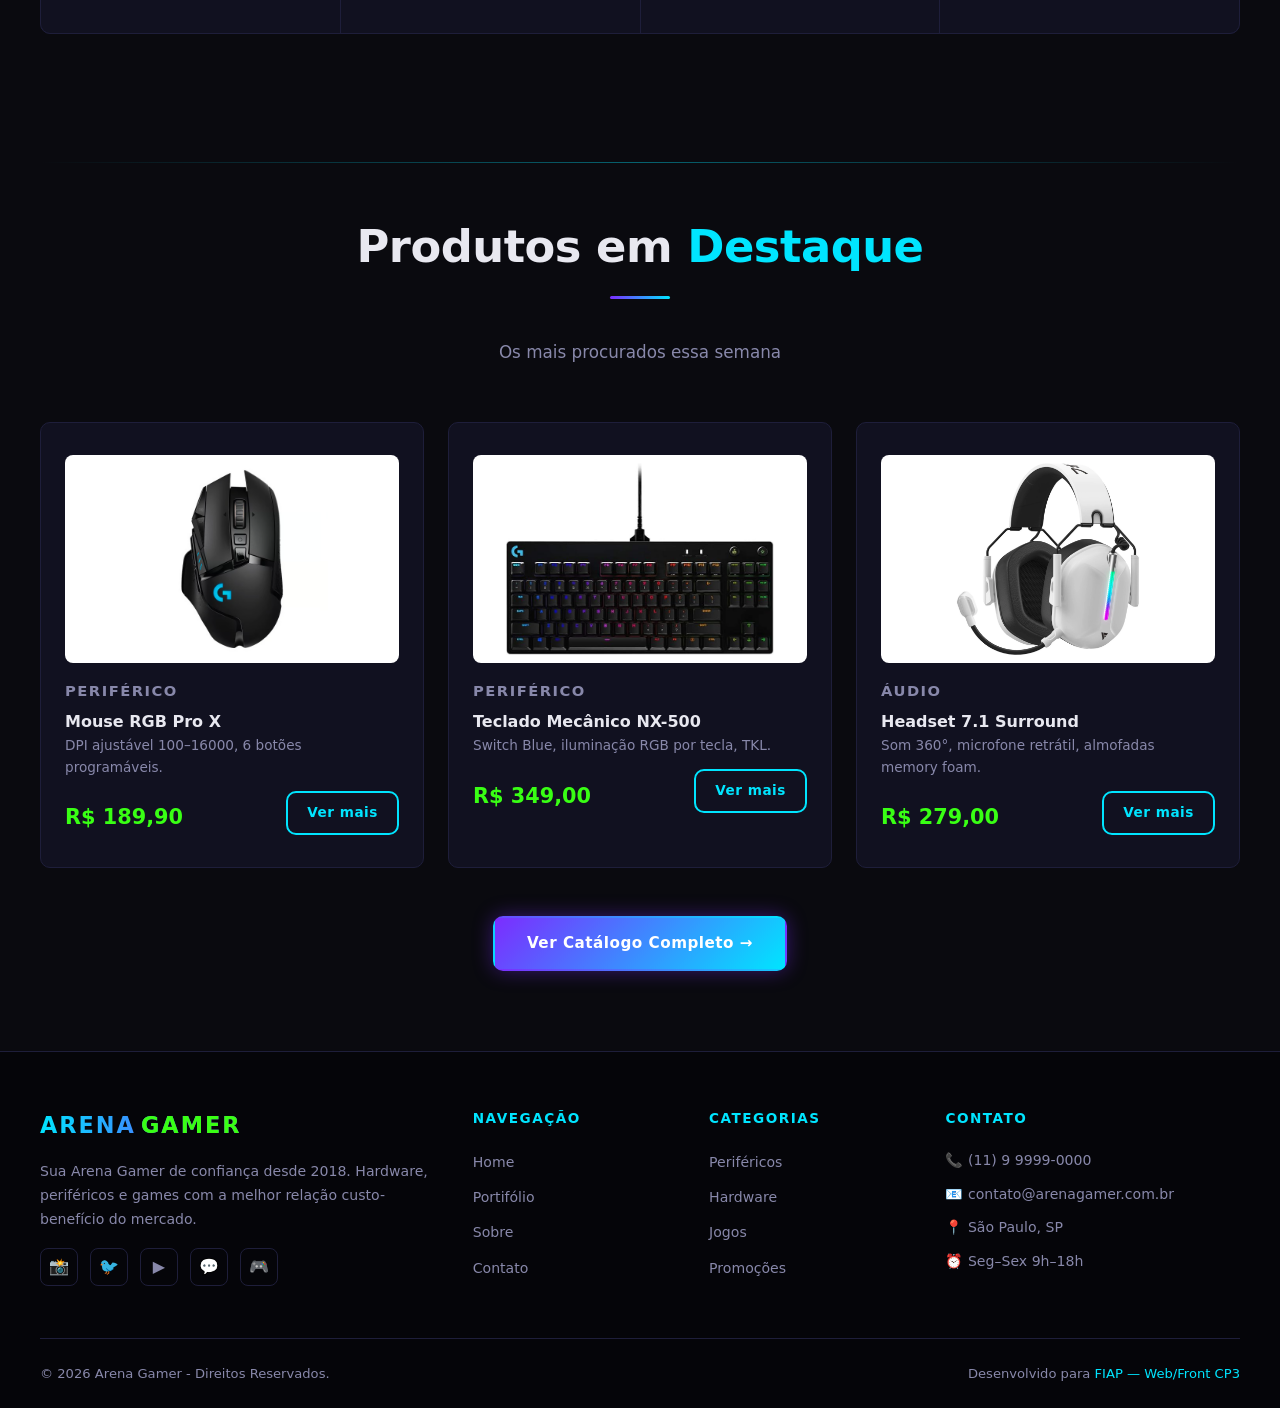
==== commit 40c5251a: "fix: corrige estrutura dos produtos" ====
--- a/index.html
+++ b/index.html
@@ -160,7 +160,7 @@
           </article>
 
           <article class="feature-card card-left reveal reveal-delay-1">
-            <img src="src/assets/Teclado Mecânico NX-500.jpg" alt="Teclado Mecânico NX-500" class="product-img img-teclado" loading="lazy" />
+            <img src="src/assets/Teclado Mecânico NX-500.jpg" alt="Teclado Mecânico NX-500" class="product-img" loading="lazy" />
             <p class="product-category">Periférico</p>
             <h3 class="product-name-sm">Teclado Mecânico NX-500</h3>
             <p class="product-desc-sm">Switch Blue, iluminação RGB por tecla, TKL.</p>
--- a/src/css/estilo.css
+++ b/src/css/estilo.css
@@ -531,6 +531,8 @@
   overflow: hidden;
   transition: transform var(--transition), box-shadow var(--transition);
   position: relative;
+  display: flex;
+  flex-direction: column;
 }
 
 .product-card:hover {
@@ -574,8 +576,6 @@
 
 .product-img.img-cyber  { background: #ffffff; object-fit: cover; padding: 0; }
 .product-img.img-indie  { background: #0d0d1a; }
-.product-img.img-teclado { object-position: center calc(50% - 10px); }
-.product-img.img-gpu    { object-fit: contain; padding: 0; transform: scale(1.04); }
 
 .product-svg-placeholder {
   width: 100%;
@@ -587,7 +587,12 @@
   background: linear-gradient(135deg, #111130, #1a0a30);
 }
 
-.product-info { padding: 1.2rem; }
+.product-info {
+  padding: 1.2rem;
+  flex: 1;
+  display: flex;
+  flex-direction: column;
+}
 
 .product-category {
   font-size: 0.72rem;
@@ -612,7 +617,12 @@
   line-height: 1.5;
 }
 
-.product-footer { display: flex; justify-content: space-between; align-items: center; }
+.product-footer {
+  display: flex;
+  justify-content: space-between;
+  align-items: flex-end;
+  margin-top: auto;
+}
 
 .product-price {
   font-size: 1.3rem;
